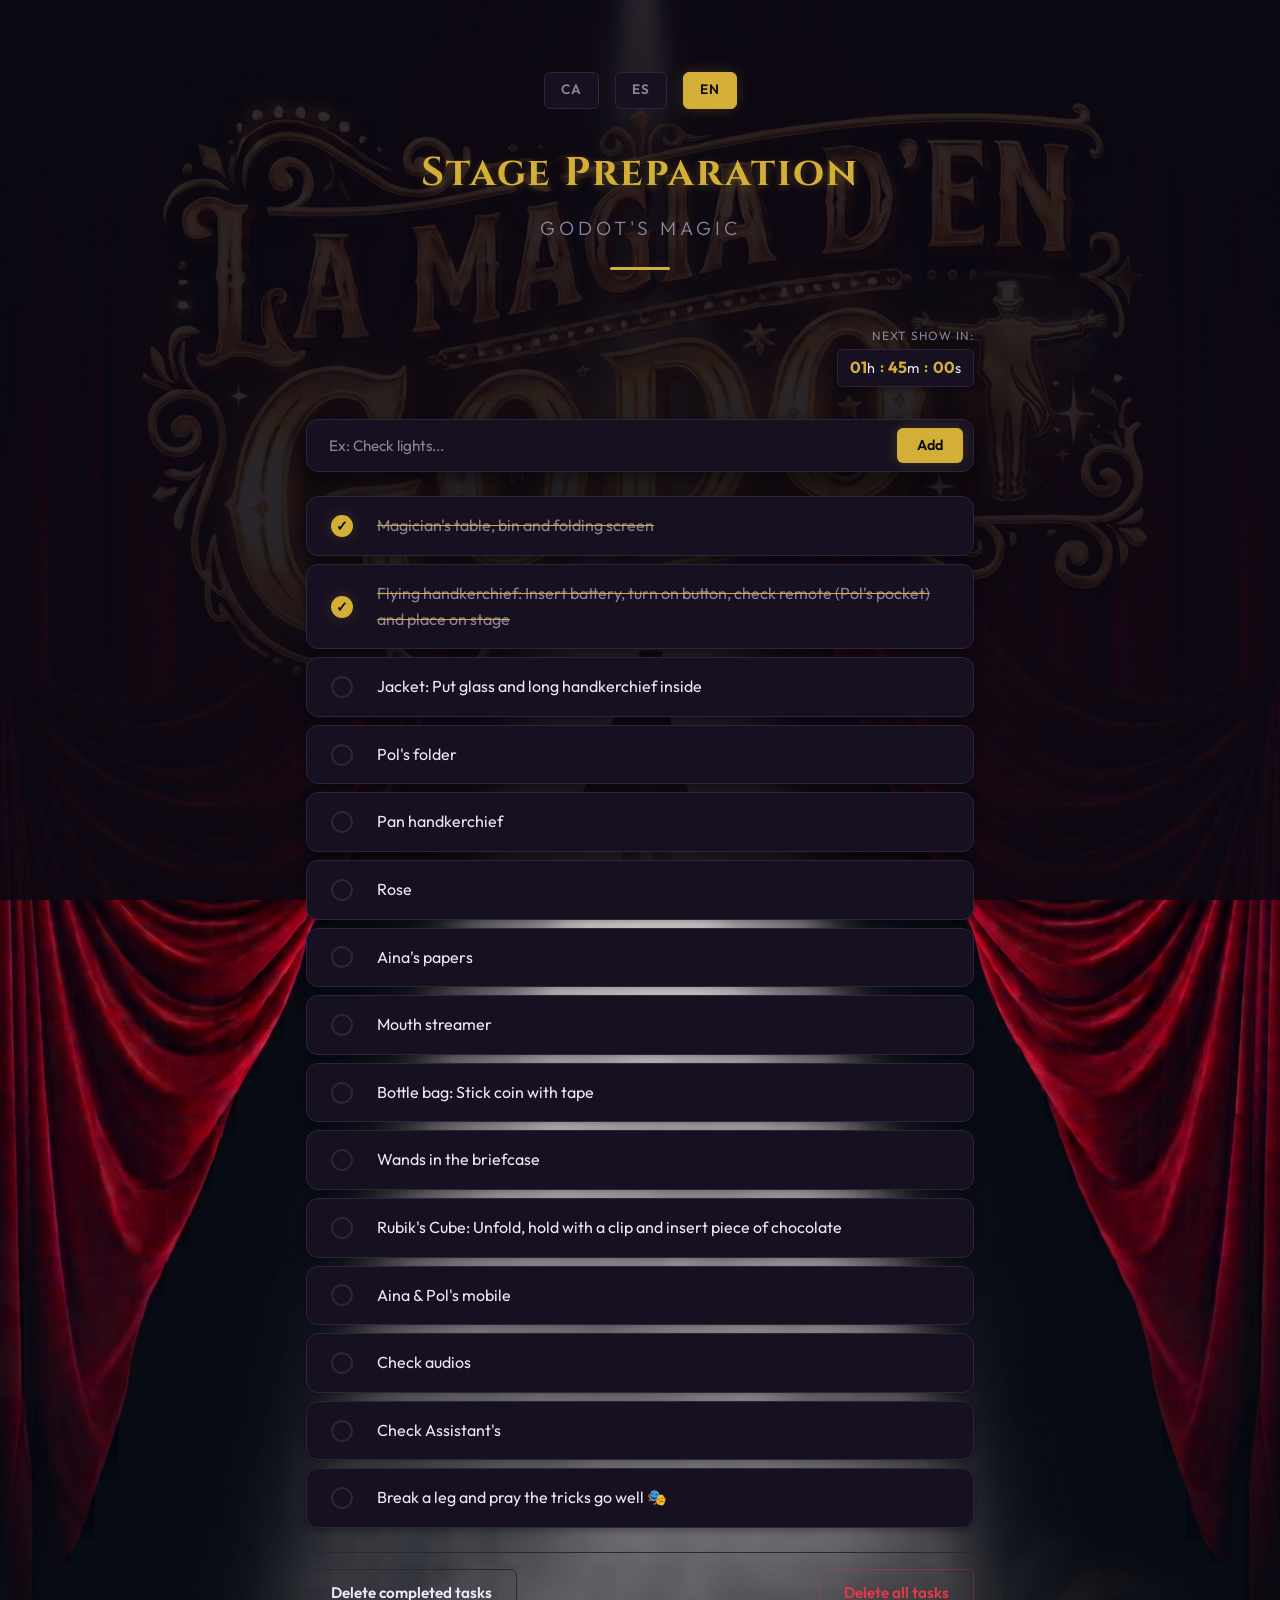
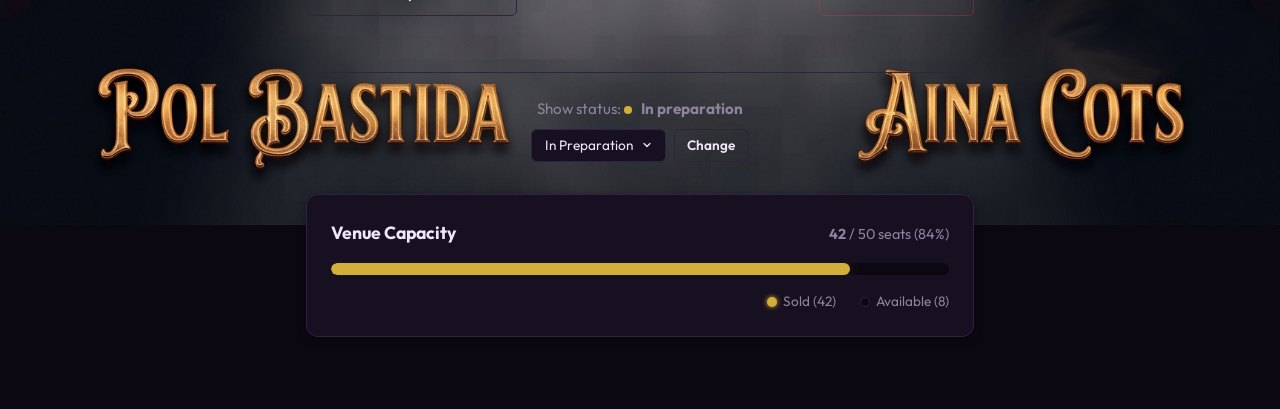
==== index-en.html @ 4ae8b0ff "Arreglados los problemas con la proporción de los botones. Ajustado el CSS con cartel de la obra. Su" ====
<!DOCTYPE html>
<html lang="en">
<head>
    <meta charset="UTF-8">
    <meta name="viewport" content="width=device-width, initial-scale=1.0">
    <title>Stage Preparation – Godot's Magic</title>
    <meta name="description" content="Preparation checklist for Godot's Magic show">
    
    <!-- Fonts -->
    <link rel="preconnect" href="https://fonts.googleapis.com">
    <link rel="preconnect" href="https://fonts.gstatic.com" crossorigin>
    <link href="https://fonts.googleapis.com/css2?family=Cinzel:wght@400;700&family=Outfit:wght@300;400;600&display=swap" rel="stylesheet">
    
    <!-- CSS -->
    <link rel="stylesheet" href="style.css">
</head>
<body>
    <div class="app-wrapper">
        <header class="header">
            <nav class="lang-selector" aria-label="Language selector">
                <a href="index.html" class="lang-link">CA</a>
                <a href="index-es.html" class="lang-link">ES</a>
                <a href="#" class="lang-link lang-link--active" aria-current="page">EN</a>
            </nav>
            <h1 class="header__title">Stage Preparation</h1>
            <p class="header__subtitle">Godot's Magic</p>
            <div class="header__curtain-deco"></div>
        </header>

        <aside class="show-countdown" aria-label="Time remaining for the show">
            <span class="show-countdown__label">Next show in:</span>
            <div class="show-countdown__timer">
                <span class="timer-unit"><strong>01</strong>h</span>
                <span class="timer-divider">:</span>
                <span class="timer-unit"><strong>45</strong>m</span>
                <span class="timer-divider">:</span>
                <span class="timer-unit"><strong>00</strong>s</span>
            </div>
        </aside>

        <main class="main-content">
            
            <section class="task-entry" aria-labelledby="add-task-heading">
                <h2 id="add-task-heading" class="sr-only">Add new task</h2>
                <form class="task-form" action="#" method="get">
                    <label for="new-task" class="sr-only">What else needs to be prepared?</label>
                    <input type="text" id="new-task" name="new-task" class="task-form__input" placeholder="Ex: Check lights..." required>
                    <button type="submit" class="btn btn--primary">Add</button>
                </form>
            </section>

            <section class="task-list-section" aria-labelledby="task-list-heading">
                <h2 id="task-list-heading" class="sr-only">Task list</h2>
                <ul class="task-list">
                    
                    <li class="task-item">
                        <input type="checkbox" id="task-1" class="task-item__checkbox" checked>
                        <label for="task-1" class="task-item__label">Magician's table, bin and folding screen</label>
                    </li>
                    
                    <li class="task-item">
                        <input type="checkbox" id="task-2" class="task-item__checkbox" checked>
                        <label for="task-2" class="task-item__label">Flying handkerchief: Insert battery, turn on button, check remote (Pol's pocket) and place on stage</label>
                    </li>
                    
                    <li class="task-item">
                        <input type="checkbox" id="task-3" class="task-item__checkbox">
                        <label for="task-3" class="task-item__label">Jacket: Put glass and long handkerchief inside</label>
                    </li>
                    
                    <li class="task-item">
                        <input type="checkbox" id="task-4" class="task-item__checkbox">
                        <label for="task-4" class="task-item__label">Pol's folder</label>
                    </li>
                    
                    <li class="task-item">
                        <input type="checkbox" id="task-5" class="task-item__checkbox">
                        <label for="task-5" class="task-item__label">Pan handkerchief</label>
                    </li>
                    
                    <li class="task-item">
                        <input type="checkbox" id="task-6" class="task-item__checkbox">
                        <label for="task-6" class="task-item__label">Rose</label>
                    </li>
                    
                    <li class="task-item">
                        <input type="checkbox" id="task-7" class="task-item__checkbox">
                        <label for="task-7" class="task-item__label">Aina's papers</label>
                    </li>
                    
                    <li class="task-item">
                        <input type="checkbox" id="task-8" class="task-item__checkbox">
                        <label for="task-8" class="task-item__label">Mouth streamer</label>
                    </li>
                    
                    <li class="task-item">
                        <input type="checkbox" id="task-9" class="task-item__checkbox">
                        <label for="task-9" class="task-item__label">Bottle bag: Stick coin with tape</label>
                    </li>
                    
                    <li class="task-item">
                        <input type="checkbox" id="task-10" class="task-item__checkbox">
                        <label for="task-10" class="task-item__label">Wands in the briefcase</label>
                    </li>
                    
                    <li class="task-item">
                        <input type="checkbox" id="task-11" class="task-item__checkbox">
                        <label for="task-11" class="task-item__label">Rubik's Cube: Unfold, hold with a clip and insert piece of chocolate</label>
                    </li>
                    
                    <li class="task-item">
                        <input type="checkbox" id="task-12" class="task-item__checkbox">
                        <label for="task-12" class="task-item__label">Aina & Pol's mobile</label>
                    </li>
                    
                    <li class="task-item">
                        <input type="checkbox" id="task-13" class="task-item__checkbox">
                        <label for="task-13" class="task-item__label">Check audios</label>
                    </li>
                    
                    <li class="task-item">
                        <input type="checkbox" id="task-14" class="task-item__checkbox">
                        <label for="task-14" class="task-item__label">Check Assistant's</label>
                    </li>
                    
                    <li class="task-item">
                        <input type="checkbox" id="task-15" class="task-item__checkbox">
                        <label for="task-15" class="task-item__label">Break a leg and pray the tricks go well 🎭</label>
                    </li>
                </ul>
            </section>

            <section class="task-actions" aria-labelledby="actions-heading">
                <h2 id="actions-heading" class="sr-only">Maintenance actions</h2>
                <button type="button" class="btn btn--secondary">Delete completed tasks</button>
                <button type="button" class="btn btn--danger">Delete all tasks</button>
            </section>
            
        </main>

        <footer class="footer">
            <div class="footer__top-bar">
                <div class="footer__show-status">
                    <p>Show status: <span class="status-indicator"></span> <strong>In preparation</strong></p>
                </div>
                <form class="show-selector-inline" action="#" method="get">
                    <label for="show-select" class="sr-only">Update status</label>
                    <div class="show-selector-inline__controls">
                        <select id="show-select" name="selected_show" class="show-selector-select">
                            <option value="prep" selected>In Preparation</option>
                            <option value="cancelled">Cancelled</option>
                            <option value="ready">Ready!</option>
                        </select>
                        <button type="submit" class="btn btn--secondary btn--sm">Change</button>
                    </div>
                </form>
            </div>
            <section class="seating-status" aria-labelledby="seating-heading">
                <div class="seating-status__header">
                    <h2 id="seating-heading" class="seating-status__title">Venue Capacity</h2>
                    <span class="seating-status__count"><strong>42</strong> / 50 seats (84%)</span>
                </div>
                <div class="seating-status__bar-wrapper" role="progressbar" aria-valuenow="42" aria-valuemin="0" aria-valuemax="50" aria-label="Percentage of sold tickets">
                    <div class="seating-status__bar-fill" style="width: 84%;"></div>
                </div>
                <div class="seating-status__legend">
                    <span class="legend-item"><span class="legend-dot legend-dot--sold"></span> Sold (42)</span>
                    <span class="legend-item"><span class="legend-dot legend-dot--free"></span> Available (8)</span>
                </div>
            </section>
        </footer>
    </div>
</body>
</html>
---- style.css ----
/* =========================================
   VARIABLES (Theming: Magia / Teatro)
   ========================================= */
:root {
    /* Paleta de colores: Tonos oscuros de teatro, dorados mágicos */
    --bg-body: #0c0812;
    --bg-card: #161021;
    --bg-card-hover: #1f172e;
    
    --text-main: #f0e6fa;
    --text-muted: #8d839c;
    
    --color-accent: #d4af37; /* Dorado teatral */
    --color-accent-hover: #f3c623;
    
    --color-danger: #e63946;
    --color-danger-hover: #ff5e6a;
    
    --color-border: #2d243e;
    
    /* Tipografía */
    --font-heading: 'Cinzel', serif;
    --font-body: 'Outfit', system-ui, sans-serif;
    
    /* Espaciados */
    --space-xs: 0.5rem;
    --space-sm: 1rem;
    --space-md: 1.5rem;
    --space-lg: 2rem;
    --space-xl: 3rem;
    
    /* Efectos */
    --shadow-sm: 0 2px 8px rgba(0,0,0,0.4);
    --shadow-md: 0 8px 24px rgba(0,0,0,0.6);
    --shadow-glow: 0 0 15px rgba(212, 175, 55, 0.2);
    
    --radius-sm: 6px;
    --radius-md: 12px;
    --radius-lg: 20px;
}

/* =========================================
   RESET BÁSICO
   ========================================= */
* {
    box-sizing: border-box;
    margin: 0;
    padding: 0;
}

body {
    background-color: var(--bg-body);
    color: var(--text-main);
    font-family: var(--font-body);
    line-height: 1.6;
    min-height: 100vh;
    display: flex;
    justify-content: center;
    background-image: 
        linear-gradient(rgba(12, 8, 18, 0.85), rgba(12, 8, 18, 0.90)),
        url('base_cartel.jpg');
    background-size: cover;
    background-position: center top;
    background-repeat: no-repeat;
    background-attachment: fixed;
}

.sr-only {
    position: absolute;
    width: 1px;
    height: 1px;
    padding: 0;
    margin: -1px;
    overflow: hidden;
    clip: rect(0, 0, 0, 0);
    white-space: nowrap;
    border: 0;
}

/* =========================================
   LAYOUT PRINCIPAL
   ========================================= */
.app-wrapper {
    width: 100%;
    max-width: 700px;
    margin: var(--space-md) auto;
    padding: 0 var(--space-sm);
    display: flex;
    flex-direction: column;
    gap: var(--space-lg);
}

/* =========================================
   HEADER
   ========================================= */
.header {
    text-align: center;
    padding: var(--space-xl) 0 var(--space-md);
    position: relative;
}

.header__title {
    font-family: var(--font-heading);
    font-size: 2.5rem;
    color: var(--color-accent);
    text-shadow: 0 2px 10px rgba(212, 175, 55, 0.3);
    margin-bottom: var(--space-xs);
    letter-spacing: 2px;
}

.header__subtitle {
    font-size: 1.2rem;
    color: var(--text-muted);
    font-weight: 300;
    letter-spacing: 4px;
    text-transform: uppercase;
}

.header__curtain-deco {
    width: 60px;
    height: 3px;
    background: var(--color-accent);
    margin: var(--space-md) auto 0;
    border-radius: 3px;
    box-shadow: var(--shadow-glow);
}

/* =========================================
   SELECTOR DE IDIOMA
   ========================================= */
.lang-selector {
    display: flex;
    justify-content: center;
    gap: var(--space-sm);
    margin-bottom: var(--space-lg);
}

.lang-link {
    text-decoration: none;
    color: var(--text-muted);
    font-size: 0.85rem;
    font-weight: 600;
    padding: 0.4rem 1rem;
    border-radius: var(--radius-sm);
    border: 1px solid var(--color-border);
    transition: all 0.3s ease;
    text-transform: uppercase;
    letter-spacing: 1px;
    background-color: var(--bg-card);
}

.lang-link:hover {
    color: var(--text-main);
    border-color: var(--text-muted);
    background-color: var(--bg-card-hover);
}

.lang-link--active {
    color: var(--bg-body);
    background-color: var(--color-accent);
    border-color: var(--color-accent);
    pointer-events: none;
    box-shadow: var(--shadow-glow);
}

/* =========================================
   CONTADOR PRÓXIMA FUNCIÓN
   ========================================= */
.show-countdown {
    display: flex;
    flex-direction: column;
    align-items: flex-end;
    gap: 0.2rem;
    font-family: var(--font-body);
}

.show-countdown__label {
    font-size: 0.75rem;
    color: var(--text-muted);
    text-transform: uppercase;
    letter-spacing: 1px;
}

.show-countdown__timer {
    display: flex;
    align-items: center;
    gap: 0.3rem;
    background: var(--bg-card);
    border: 1px solid var(--color-border);
    padding: 0.35rem 0.75rem;
    border-radius: var(--radius-sm);
    font-size: 0.9rem;
    color: var(--text-main);
    box-shadow: var(--shadow-sm);
}

.timer-unit strong {
    color: var(--color-accent);
    font-weight: 700;
    font-size: 1rem;
}

.timer-divider {
    color: var(--color-accent);
    font-weight: bold;
}

/* =========================================
   CONTENIDO PRINCIPAL & SEPARACIÓN
   ========================================= */
.main-content {
    display: flex;
    flex-direction: column;
    gap: var(--space-md); /* Separa limpiamente el formulario, la lista y las acciones */
}

/* =========================================
   FORMULARIO (Añadir tarea)
   ========================================= */
.task-form {
    display: flex;
    align-items: center;
    justify-content: space-between;
    gap: var(--space-xs);
    background: var(--bg-card);
    padding: 0.5rem 0.6rem;
    border-radius: var(--radius-md);
    border: 1px solid var(--color-border);
    box-shadow: var(--shadow-md);
    box-sizing: border-box;
    width: 100%;
}

.task-form__input {
    flex: 1;
    min-width: 0;
    background: transparent;
    border: none;
    color: var(--text-main);
    font-family: var(--font-body);
    font-size: 0.95rem;
    padding: 0.5rem 0.75rem;
    outline: none;
}

.task-form__input::placeholder {
    color: var(--text-muted);
}

.task-form__input:focus {
    border-bottom: 1px solid var(--color-accent);
}

.task-form .btn,
.task-form button[type="submit"] {
    flex-shrink: 0;
    width: auto;
    padding: 0.55rem 1.25rem;
    font-size: 0.9rem;
    margin: 0;
    line-height: 1.2;
    height: auto;
    align-self: center;
    white-space: nowrap;
}

/* =========================================
   BOTONES GLOBALES
   ========================================= */
.btn {
    font-family: var(--font-body);
    font-weight: 600;
    padding: 0.8rem 1.5rem;
    border-radius: var(--radius-sm);
    border: none;
    cursor: pointer;
    transition: all 0.3s ease;
    font-size: 0.95rem;
}

.btn--primary {
    background-color: var(--color-accent);
    color: var(--bg-body);
    box-shadow: var(--shadow-glow);
}

.btn--primary:hover {
    background-color: var(--color-accent-hover);
    transform: translateY(-2px);
}

.btn--secondary {
    background-color: transparent;
    color: var(--text-main);
    border: 1px solid var(--color-border);
}

.btn--secondary:hover {
    background-color: var(--bg-card-hover);
    border-color: var(--text-muted);
}

.btn--danger {
    background-color: transparent;
    color: var(--color-danger);
    border: 1px solid rgba(230, 57, 70, 0.3);
}

.btn--danger:hover {
    background-color: rgba(230, 57, 70, 0.1);
    border-color: var(--color-danger);
}

/* =========================================
   LISTA DE TAREAS
   ========================================= */
.task-list {
    list-style: none;
    display: flex;
    flex-direction: column;
    gap: var(--space-xs);
}

.task-item {
    background: var(--bg-card);
    border: 1px solid var(--color-border);
    border-radius: var(--radius-md);
    padding: var(--space-sm) var(--space-md);
    display: flex;
    align-items: center;
    transition: background 0.2s ease, transform 0.2s ease;
    box-shadow: var(--shadow-sm);
}

.task-item:hover {
    background: var(--bg-card-hover);
    transform: translateX(4px);
}

.task-item__checkbox {
    appearance: none;
    -webkit-appearance: none;
    width: 22px;
    height: 22px;
    border: 2px solid var(--color-border);
    border-radius: 50%;
    margin-right: var(--space-md);
    cursor: pointer;
    position: relative;
    flex-shrink: 0;
    transition: all 0.3s ease;
}

.task-item__checkbox:hover {
    border-color: var(--color-accent);
}

.task-item__checkbox:checked {
    background-color: var(--color-accent);
    border-color: var(--color-accent);
    box-shadow: var(--shadow-glow);
}

.task-item__checkbox:checked::after {
    content: "✓";
    position: absolute;
    color: var(--bg-body);
    font-size: 14px;
    font-weight: bold;
    top: 50%;
    left: 50%;
    transform: translate(-50%, -50%);
}

.task-item__label {
    cursor: pointer;
    flex: 1;
    font-size: 1rem;
    transition: color 0.3s ease, text-decoration 0.3s ease;
}

.task-item__checkbox:checked + .task-item__label {
    color: var(--text-muted);
    text-decoration: line-through;
    text-decoration-color: var(--color-accent);
}

/* =========================================
   ACCIONES GLOBALES
   ========================================= */
.task-actions {
    display: flex;
    justify-content: space-between;
    align-items: center;
    gap: var(--space-sm);
    padding-top: var(--space-sm);
    border-top: 1px solid var(--color-border);
}

/* =========================================
   FOOTER (Estado, Selector y Aforo)
   ========================================= */
.footer {
    display: flex;
    flex-direction: column;
    align-items: center;
    gap: var(--space-lg);
    padding: var(--space-md) 0 var(--space-xl);
    border-top: 1px solid var(--color-border);
    margin-top: var(--space-md);
    width: 100%;
}

.footer__top-bar {
    width: 100%;
    display: flex;
    flex-direction: column;
    justify-content: center;
    align-items: center;
    text-align: center;
    gap: var(--space-xs);
}

.footer__show-status {
    width: 100%;
    color: var(--text-muted);
    font-size: 0.95rem;
    display: flex;
    justify-content: center;
    align-items: center;
    text-align: center;
}

.footer__show-status p {
    margin: 0 auto;
    text-align: center;
}

.show-selector-inline {
    width: 100%;
    display: flex;
    justify-content: center;
    align-items: center;
}

.show-selector-inline__controls {
    display: inline-flex;
    flex-direction: row;
    justify-content: center;
    align-items: center;
    gap: var(--space-xs);
    width: auto;
}

/* Select con flecha personalizada desplazada hacia la izquierda */
.show-selector-select {
    background-color: var(--bg-card);
    color: var(--text-main);
    border: 1px solid var(--color-border);
    border-radius: var(--radius-sm);
    padding: 0.4rem 2rem 0.4rem 0.8rem;
    font-family: var(--font-body);
    font-size: 0.85rem;
    outline: none;
    cursor: pointer;
    width: auto;
    
    appearance: none;
    -webkit-appearance: none;
    -moz-appearance: none;

    background-image: url("data:image/svg+xml,%3Csvg xmlns='http://www.w3.org/2000/svg' width='12' height='12' viewBox='0 0 24 24' fill='none' stroke='%23f0e6fa' stroke-width='2.5' stroke-linecap='round' stroke-linejoin='round'%3E%3Cpolyline points='6 9 12 15 18 9'%3E%3C/polyline%3E%3C/svg%3E");
    background-repeat: no-repeat;
    background-position: right 0.75rem center;
}

.show-selector-select:focus {
    border-color: var(--color-accent);
}

.btn--sm {
    padding: 0.4rem 0.8rem;
    font-size: 0.85rem;
}

/* Seating Status (Aforament) */
.seating-status {
    width: 100%;
    background-color: var(--bg-card);
    border-radius: var(--radius-md);
    padding: var(--space-md);
    box-shadow: var(--shadow-sm);
    border: 1px solid var(--color-border);
}

.seating-status__header {
    display: flex;
    justify-content: space-between;
    align-items: baseline;
    margin-bottom: var(--space-sm);
}

.seating-status__title {
    font-size: 1.1rem;
    color: var(--text-main);
    margin: 0;
}

.seating-status__count {
    font-size: 0.9rem;
    color: var(--text-muted);
}

.seating-status__bar-wrapper {
    height: 12px;
    background-color: var(--bg-body);
    border-radius: 6px;
    overflow: hidden;
    margin-bottom: var(--space-sm);
}

.seating-status__bar-fill {
    height: 100%;
    background-color: var(--color-accent);
    border-radius: 6px;
    transition: width 0.5s ease;
    box-shadow: var(--shadow-glow);
}

.seating-status__legend {
    display: flex;
    justify-content: flex-end;
    gap: var(--space-md);
    font-size: 0.85rem;
    color: var(--text-muted);
}

.legend-item {
    display: flex;
    align-items: center;
    gap: 6px;
}

.legend-dot {
    width: 10px;
    height: 10px;
    border-radius: 50%;
    display: inline-block;
}

.legend-dot--sold {
    background-color: var(--color-accent);
    box-shadow: 0 0 5px var(--color-accent);
}

.legend-dot--free {
    background-color: var(--bg-body);
    border: 1px solid var(--color-border);
}

.status-indicator {
    display: inline-block;
    width: 8px;
    height: 8px;
    background-color: var(--color-accent);
    border-radius: 50%;
    margin-right: 6px;
    box-shadow: var(--shadow-glow);
    animation: pulse 2s infinite;
}

@keyframes pulse {
    0% { box-shadow: 0 0 0 0 rgba(212, 175, 55, 0.4); }
    70% { box-shadow: 0 0 0 10px rgba(212, 175, 55, 0); }
    100% { box-shadow: 0 0 0 0 rgba(212, 175, 55, 0); }
}

/* =========================================
   RESPONSIVE DESIGN (Media Queries)
   ========================================= */
@media screen and (max-width: 768px) {
    .header__title {
        font-size: 2rem;
    }
    
    .app-wrapper {
        margin: var(--space-sm) auto;
    }
    
    .task-actions {
        flex-direction: column;
    }
    
    .task-actions .btn {
        width: 100%;
    }
}

@media screen and (max-width: 480px) {
    .header__title {
        font-size: 1.6rem;
    }
    
    .header__subtitle {
        font-size: 1rem;
    }
    
    .show-countdown {
        align-items: center;
        margin-bottom: var(--space-xs);
    }
    
    .lang-selector {
        gap: var(--space-xs);
    }
    
    .lang-link {
        padding: 0.3rem 0.6rem;
        font-size: 0.8rem;
    }
    
    .task-form {
        flex-direction: row;
        padding: 0.4rem 0.5rem;
    }
    
    .task-form .btn {
        width: auto;
        padding: 0.5rem 1rem;
    }
    
    .task-item {
        padding: var(--space-sm);
    }
    
    .task-item__checkbox {
        margin-right: var(--space-sm);
    }
    
    .seating-status__header {
        flex-direction: column;
        align-items: flex-start;
        gap: 0.2rem;
    }
}
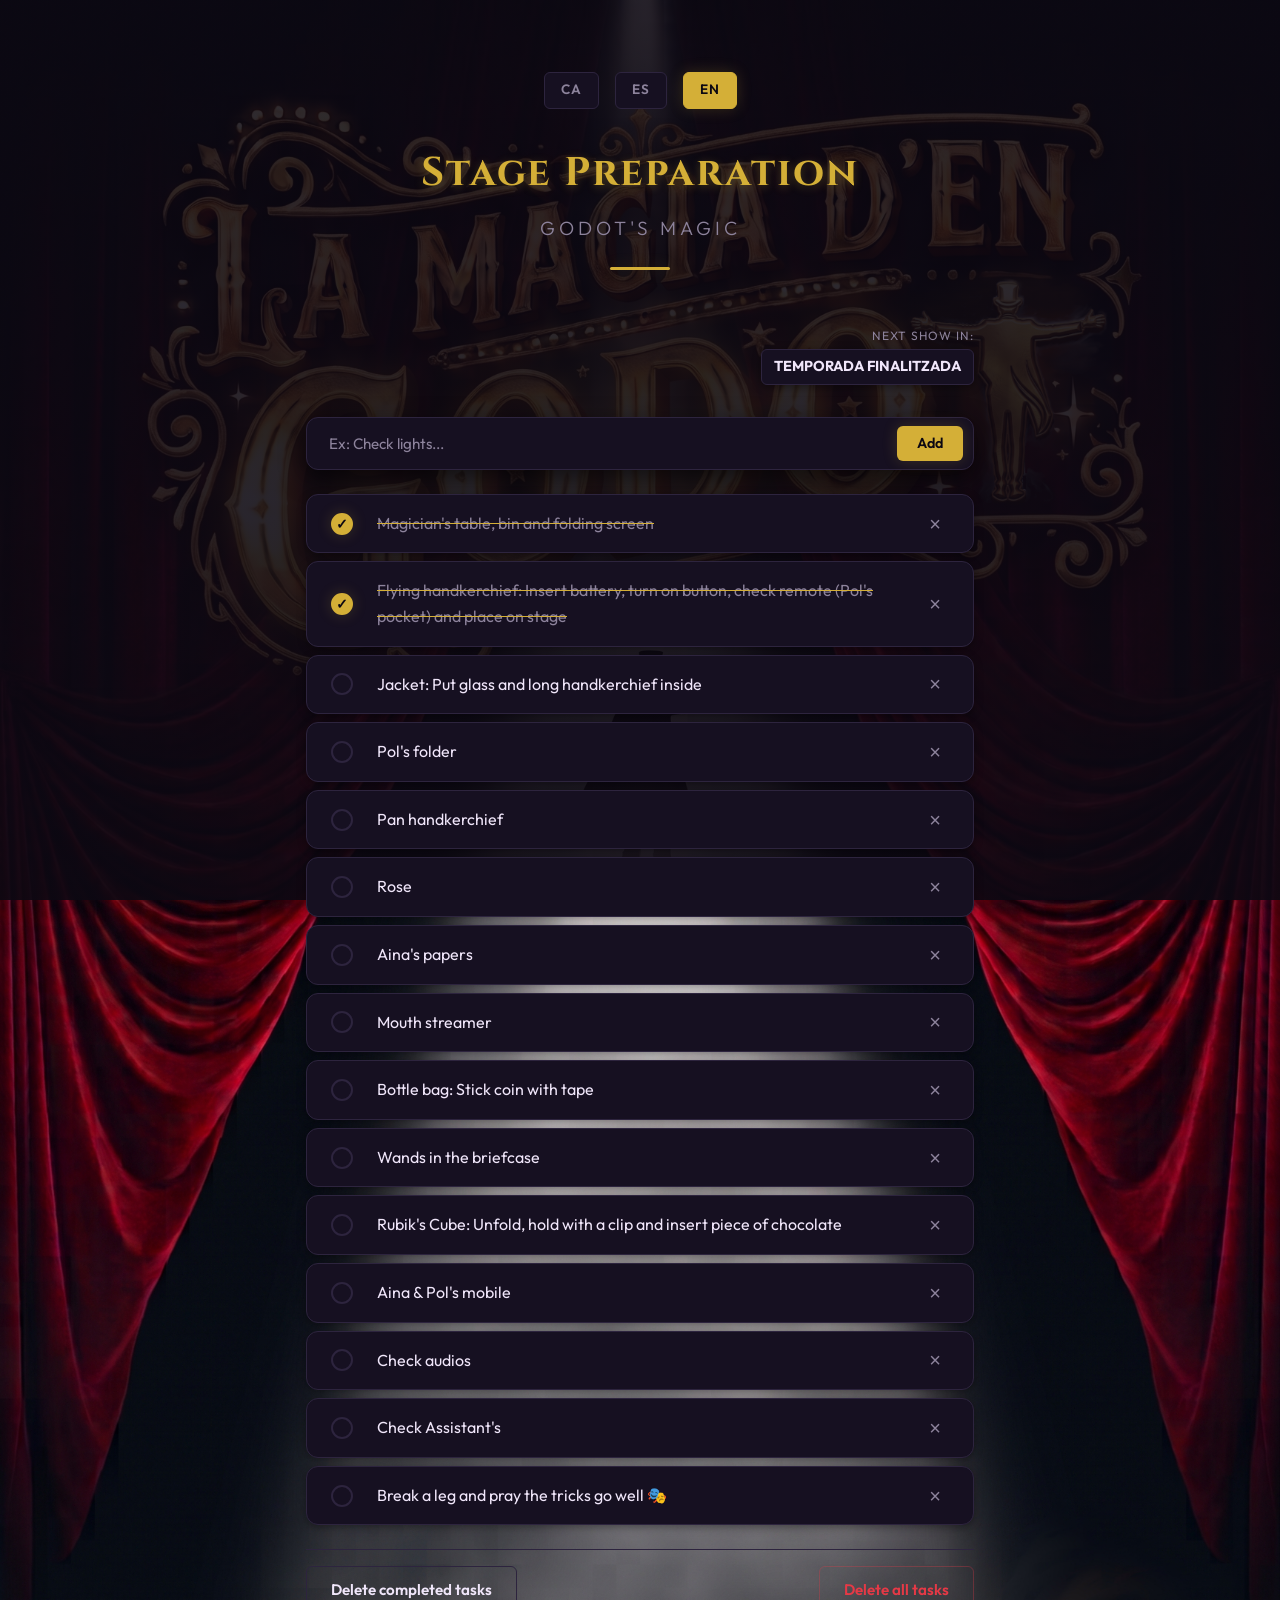
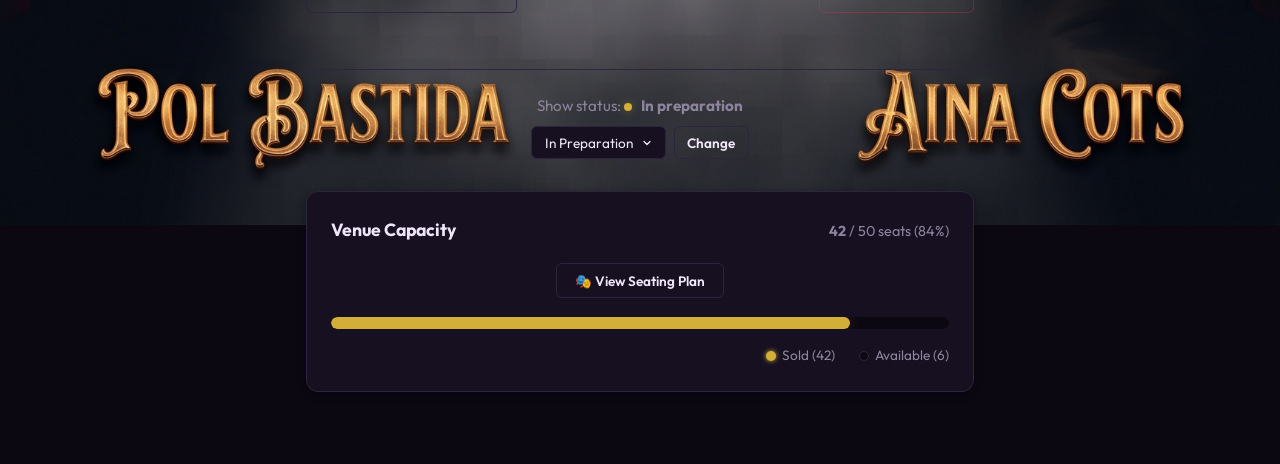
==== commit d11e643c: "Implementación de DOM y JavaScript realizada. Cuenta atrás inicializada. Creado el botón de consulta" ====
--- a/index-en.html
+++ b/index-en.html
@@ -1,174 +1,214 @@
-<!DOCTYPE html>
+<!doctype html>
 <html lang="en">
-<head>
-    <meta charset="UTF-8">
-    <meta name="viewport" content="width=device-width, initial-scale=1.0">
+  <head>
+    <meta charset="UTF-8" />
+    <meta name="viewport" content="width=device-width, initial-scale=1.0" />
     <title>Stage Preparation – Godot's Magic</title>
-    <meta name="description" content="Preparation checklist for Godot's Magic show">
-    
+    <meta
+      name="description"
+      content="Preparation checklist for Godot's Magic show"
+    />
+
     <!-- Fonts -->
-    <link rel="preconnect" href="https://fonts.googleapis.com">
-    <link rel="preconnect" href="https://fonts.gstatic.com" crossorigin>
-    <link href="https://fonts.googleapis.com/css2?family=Cinzel:wght@400;700&family=Outfit:wght@300;400;600&display=swap" rel="stylesheet">
-    
+    <link rel="preconnect" href="https://fonts.googleapis.com" />
+    <link rel="preconnect" href="https://fonts.gstatic.com" crossorigin />
+    <link
+      href="https://fonts.googleapis.com/css2?family=Cinzel:wght@400;700&family=Outfit:wght@300;400;600&display=swap"
+      rel="stylesheet"
+    />
+
     <!-- CSS -->
-    <link rel="stylesheet" href="style.css">
-</head>
-<body>
+    <link rel="stylesheet" href="style.css" />
+    <script src="js/app.js" defer></script>
+  </head>
+  <body>
     <div class="app-wrapper">
-        <header class="header">
-            <nav class="lang-selector" aria-label="Language selector">
-                <a href="index.html" class="lang-link">CA</a>
-                <a href="index-es.html" class="lang-link">ES</a>
-                <a href="#" class="lang-link lang-link--active" aria-current="page">EN</a>
-            </nav>
-            <h1 class="header__title">Stage Preparation</h1>
-            <p class="header__subtitle">Godot's Magic</p>
-            <div class="header__curtain-deco"></div>
-        </header>
-
-        <aside class="show-countdown" aria-label="Time remaining for the show">
-            <span class="show-countdown__label">Next show in:</span>
-            <div class="show-countdown__timer">
-                <span class="timer-unit"><strong>01</strong>h</span>
-                <span class="timer-divider">:</span>
-                <span class="timer-unit"><strong>45</strong>m</span>
-                <span class="timer-divider">:</span>
-                <span class="timer-unit"><strong>00</strong>s</span>
+      <header class="header">
+        <nav class="lang-selector" aria-label="Language selector">
+          <a href="index.html" class="lang-link">CA</a>
+          <a href="index-es.html" class="lang-link">ES</a>
+          <a href="#" class="lang-link lang-link--active" aria-current="page"
+            >EN</a
+          >
+        </nav>
+        <h1 class="header__title">Stage Preparation</h1>
+        <p class="header__subtitle">Godot's Magic</p>
+        <div class="header__curtain-deco"></div>
+      </header>
+
+      <!-- En index-en.html (Inglés) -->
+      <aside class="show-countdown" aria-label="Time remaining until the show">
+        <span class="show-countdown__label">Next show in:</span>
+        <div class="show-countdown__timer" aria-live="polite">
+          <span class="timer-unit"><strong>--</strong>d</span>
+          <span class="timer-divider">:</span>
+          <span class="timer-unit"><strong>--</strong>h</span>
+          <span class="timer-divider">:</span>
+          <span class="timer-unit"><strong>--</strong>m</span>
+          <span class="timer-divider">:</span>
+          <span class="timer-unit"><strong>--</strong>s</span>
+        </div>
+      </aside>
+
+      <main class="main-content">
+        <section class="task-entry" aria-labelledby="add-task-heading">
+          <h2 id="add-task-heading" class="sr-only">Add new task</h2>
+          <form id="task-form" class="task-form" action="#" method="get">
+            <label for="new-task" class="sr-only"
+              >What else needs to be prepared?</label
+            >
+            <input
+              type="text"
+              id="new-task"
+              name="new-task"
+              class="task-form__input"
+              placeholder="Ex: Check lights..."
+              required
+            />
+            <button type="submit" class="btn btn--primary">Add</button>
+          </form>
+        </section>
+
+        <section class="task-list-section" aria-labelledby="task-list-heading">
+          <h2 id="task-list-heading" class="sr-only">Task list</h2>
+          <ul id="task-list" class="task-list"></ul>
+        </section>
+
+        <section class="task-actions" aria-labelledby="actions-heading">
+          <h2 id="actions-heading" class="sr-only">Maintenance actions</h2>
+          <button
+            type="button"
+            id="btn-clear-completed"
+            class="btn btn--secondary"
+          >
+            Delete completed tasks
+          </button>
+          <button type="button" id="btn-clear-all" class="btn btn--danger">
+            Delete all tasks
+          </button>
+        </section>
+      </main>
+
+      <footer class="footer">
+        <div class="footer__top-bar">
+          <div class="footer__show-status">
+            <p>
+              Show status: <span class="status-indicator"></span>
+              <strong>In preparation</strong>
+            </p>
+          </div>
+          <form class="show-selector-inline" action="#" method="get">
+            <label for="show-select" class="sr-only">Update status</label>
+            <div class="show-selector-inline__controls">
+              <select
+                id="show-select"
+                name="selected_show"
+                class="show-selector-select"
+              >
+                <option value="prep" selected>In Preparation</option>
+                <option value="cancelled">Cancelled</option>
+                <option value="ready">Ready!</option>
+              </select>
+              <button type="submit" class="btn btn--secondary btn--sm">
+                Change
+              </button>
             </div>
-        </aside>
-
-        <main class="main-content">
-            
-            <section class="task-entry" aria-labelledby="add-task-heading">
-                <h2 id="add-task-heading" class="sr-only">Add new task</h2>
-                <form class="task-form" action="#" method="get">
-                    <label for="new-task" class="sr-only">What else needs to be prepared?</label>
-                    <input type="text" id="new-task" name="new-task" class="task-form__input" placeholder="Ex: Check lights..." required>
-                    <button type="submit" class="btn btn--primary">Add</button>
-                </form>
-            </section>
-
-            <section class="task-list-section" aria-labelledby="task-list-heading">
-                <h2 id="task-list-heading" class="sr-only">Task list</h2>
-                <ul class="task-list">
-                    
-                    <li class="task-item">
-                        <input type="checkbox" id="task-1" class="task-item__checkbox" checked>
-                        <label for="task-1" class="task-item__label">Magician's table, bin and folding screen</label>
-                    </li>
-                    
-                    <li class="task-item">
-                        <input type="checkbox" id="task-2" class="task-item__checkbox" checked>
-                        <label for="task-2" class="task-item__label">Flying handkerchief: Insert battery, turn on button, check remote (Pol's pocket) and place on stage</label>
-                    </li>
-                    
-                    <li class="task-item">
-                        <input type="checkbox" id="task-3" class="task-item__checkbox">
-                        <label for="task-3" class="task-item__label">Jacket: Put glass and long handkerchief inside</label>
-                    </li>
-                    
-                    <li class="task-item">
-                        <input type="checkbox" id="task-4" class="task-item__checkbox">
-                        <label for="task-4" class="task-item__label">Pol's folder</label>
-                    </li>
-                    
-                    <li class="task-item">
-                        <input type="checkbox" id="task-5" class="task-item__checkbox">
-                        <label for="task-5" class="task-item__label">Pan handkerchief</label>
-                    </li>
-                    
-                    <li class="task-item">
-                        <input type="checkbox" id="task-6" class="task-item__checkbox">
-                        <label for="task-6" class="task-item__label">Rose</label>
-                    </li>
-                    
-                    <li class="task-item">
-                        <input type="checkbox" id="task-7" class="task-item__checkbox">
-                        <label for="task-7" class="task-item__label">Aina's papers</label>
-                    </li>
-                    
-                    <li class="task-item">
-                        <input type="checkbox" id="task-8" class="task-item__checkbox">
-                        <label for="task-8" class="task-item__label">Mouth streamer</label>
-                    </li>
-                    
-                    <li class="task-item">
-                        <input type="checkbox" id="task-9" class="task-item__checkbox">
-                        <label for="task-9" class="task-item__label">Bottle bag: Stick coin with tape</label>
-                    </li>
-                    
-                    <li class="task-item">
-                        <input type="checkbox" id="task-10" class="task-item__checkbox">
-                        <label for="task-10" class="task-item__label">Wands in the briefcase</label>
-                    </li>
-                    
-                    <li class="task-item">
-                        <input type="checkbox" id="task-11" class="task-item__checkbox">
-                        <label for="task-11" class="task-item__label">Rubik's Cube: Unfold, hold with a clip and insert piece of chocolate</label>
-                    </li>
-                    
-                    <li class="task-item">
-                        <input type="checkbox" id="task-12" class="task-item__checkbox">
-                        <label for="task-12" class="task-item__label">Aina & Pol's mobile</label>
-                    </li>
-                    
-                    <li class="task-item">
-                        <input type="checkbox" id="task-13" class="task-item__checkbox">
-                        <label for="task-13" class="task-item__label">Check audios</label>
-                    </li>
-                    
-                    <li class="task-item">
-                        <input type="checkbox" id="task-14" class="task-item__checkbox">
-                        <label for="task-14" class="task-item__label">Check Assistant's</label>
-                    </li>
-                    
-                    <li class="task-item">
-                        <input type="checkbox" id="task-15" class="task-item__checkbox">
-                        <label for="task-15" class="task-item__label">Break a leg and pray the tricks go well 🎭</label>
-                    </li>
-                </ul>
-            </section>
-
-            <section class="task-actions" aria-labelledby="actions-heading">
-                <h2 id="actions-heading" class="sr-only">Maintenance actions</h2>
-                <button type="button" class="btn btn--secondary">Delete completed tasks</button>
-                <button type="button" class="btn btn--danger">Delete all tasks</button>
-            </section>
-            
-        </main>
-
-        <footer class="footer">
-            <div class="footer__top-bar">
-                <div class="footer__show-status">
-                    <p>Show status: <span class="status-indicator"></span> <strong>In preparation</strong></p>
-                </div>
-                <form class="show-selector-inline" action="#" method="get">
-                    <label for="show-select" class="sr-only">Update status</label>
-                    <div class="show-selector-inline__controls">
-                        <select id="show-select" name="selected_show" class="show-selector-select">
-                            <option value="prep" selected>In Preparation</option>
-                            <option value="cancelled">Cancelled</option>
-                            <option value="ready">Ready!</option>
-                        </select>
-                        <button type="submit" class="btn btn--secondary btn--sm">Change</button>
-                    </div>
-                </form>
+          </form>
+        </div>
+        <section class="seating-status" aria-labelledby="seating-heading">
+          <div class="seating-status__header">
+            <h2 id="seating-heading" class="seating-status__title">
+              Venue Capacity
+            </h2>
+            <span class="seating-status__count"
+              ><strong>42</strong> / 50 seats (84%)</span
+            >
+          </div>
+          <!-- Dentro de <section class="seating-status">, justo después de la cabecera o antes de la leyenda -->
+          <div class="seating-status__action">
+            <button
+              type="button"
+              id="btn-open-seating"
+              class="btn btn--secondary btn--sm"
+            >
+              🎭 View Seating Plan
+            </button>
+          </div>
+
+          <dialog id="seating-modal" class="seating-modal">
+            <div class="seating-modal__card">
+              <header class="seating-modal__header">
+                <h2 class="seating-modal__title">Theater Seats – Stage</h2>
+                <button
+                  type="button"
+                  id="btn-close-seating"
+                  class="seating-modal__close"
+                  aria-label="Tancar modal"
+                >
+                  &times;
+                </button>
+              </header>
+
+              <!-- Escenario visual -->
+              <div class="stage-container">
+                <div class="stage-screen">STAGE</div>
+              </div>
+
+              <!-- Leyenda interactiva -->
+              <div class="seating-legend">
+                <span class="legend-item"
+                  ><span class="seat-sample seat--free"></span> Available</span
+                >
+                <span class="legend-item"
+                  ><span class="seat-sample seat--sold"></span> Sold</span
+                >
+                <span class="legend-item"
+                  ><span class="seat-sample seat--accessible"></span> PMR /
+                  Accessible</span
+                >
+                <span class="legend-item"
+                  ><span class="seat-sample seat--blocked"></span> Technical /
+                  Blocked</span
+                >
+              </div>
+
+              <!-- Rejilla interactiva de butacas generada por JS -->
+              <div
+                id="seating-grid"
+                class="seating-grid"
+                role="grid"
+                aria-label="Distribució de butaques"
+              ></div>
+
+              <footer class="seating-modal__footer">
+                <p class="seating-modal__hint">
+                  Click on an available seat to simulate its reservation or
+                  release.
+                </p>
+              </footer>
             </div>
-            <section class="seating-status" aria-labelledby="seating-heading">
-                <div class="seating-status__header">
-                    <h2 id="seating-heading" class="seating-status__title">Venue Capacity</h2>
-                    <span class="seating-status__count"><strong>42</strong> / 50 seats (84%)</span>
-                </div>
-                <div class="seating-status__bar-wrapper" role="progressbar" aria-valuenow="42" aria-valuemin="0" aria-valuemax="50" aria-label="Percentage of sold tickets">
-                    <div class="seating-status__bar-fill" style="width: 84%;"></div>
-                </div>
-                <div class="seating-status__legend">
-                    <span class="legend-item"><span class="legend-dot legend-dot--sold"></span> Sold (42)</span>
-                    <span class="legend-item"><span class="legend-dot legend-dot--free"></span> Available (8)</span>
-                </div>
-            </section>
-        </footer>
+          </dialog>
+          <div
+            class="seating-status__bar-wrapper"
+            role="progressbar"
+            aria-valuenow="42"
+            aria-valuemin="0"
+            aria-valuemax="50"
+            aria-label="Percentage of sold tickets"
+          >
+            <div class="seating-status__bar-fill" style="width: 84%"></div>
+          </div>
+          <div class="seating-status__legend">
+            <span class="legend-item"
+              ><span class="legend-dot legend-dot--sold"></span> Sold (42)</span
+            >
+            <span class="legend-item"
+              ><span class="legend-dot legend-dot--free"></span> Available
+              (8)</span
+            >
+          </div>
+        </section>
+      </footer>
     </div>
-</body>
+  </body>
 </html>
--- a/style.css
+++ b/style.css
@@ -2,7 +2,6 @@
    VARIABLES (Theming: Magia / Teatro)
    ========================================= */
 :root {
-    /* Paleta de colores: Tonos oscuros de teatro, dorados mágicos */
     --bg-body: #0c0812;
     --bg-card: #161021;
     --bg-card-hover: #1f172e;
@@ -40,7 +39,7 @@
 }
 
 /* =========================================
-   RESET BÁSICO
+   RESET BÁSICO & ACCESIBILIDAD
    ========================================= */
 * {
     box-sizing: border-box;
@@ -72,7 +71,7 @@
     padding: 0;
     margin: -1px;
     overflow: hidden;
-    clip: rect(0, 0, 0, 0);
+    clip-path: inset(50%);
     white-space: nowrap;
     border: 0;
 }
@@ -211,7 +210,7 @@
 .main-content {
     display: flex;
     flex-direction: column;
-    gap: var(--space-md); /* Separa limpiamente el formulario, la lista y las acciones */
+    gap: var(--space-md);
 }
 
 /* =========================================
@@ -309,6 +308,11 @@
 .btn--danger:hover {
     background-color: rgba(230, 57, 70, 0.1);
     border-color: var(--color-danger);
+}
+
+.btn--sm {
+    padding: 0.4rem 0.8rem;
+    font-size: 0.85rem;
 }
 
 /* =========================================
@@ -377,12 +381,30 @@
     flex: 1;
     font-size: 1rem;
     transition: color 0.3s ease, text-decoration 0.3s ease;
+    word-break: break-word;
 }
 
 .task-item__checkbox:checked + .task-item__label {
     color: var(--text-muted);
     text-decoration: line-through;
     text-decoration-color: var(--color-accent);
+}
+
+.task-item__delete-btn {
+    background: transparent;
+    border: none;
+    color: var(--text-muted);
+    font-size: 1.25rem;
+    cursor: pointer;
+    padding: 0 var(--space-xs);
+    margin-left: var(--space-sm);
+    transition: color 0.3s ease, transform 0.2s ease;
+    line-height: 1;
+}
+
+.task-item__delete-btn:hover {
+    color: var(--color-danger);
+    transform: scale(1.15);
 }
 
 /* =========================================
@@ -452,7 +474,6 @@
     width: auto;
 }
 
-/* Select con flecha personalizada desplazada hacia la izquierda */
 .show-selector-select {
     background-color: var(--bg-card);
     color: var(--text-main);
@@ -476,86 +497,6 @@
 
 .show-selector-select:focus {
     border-color: var(--color-accent);
-}
-
-.btn--sm {
-    padding: 0.4rem 0.8rem;
-    font-size: 0.85rem;
-}
-
-/* Seating Status (Aforament) */
-.seating-status {
-    width: 100%;
-    background-color: var(--bg-card);
-    border-radius: var(--radius-md);
-    padding: var(--space-md);
-    box-shadow: var(--shadow-sm);
-    border: 1px solid var(--color-border);
-}
-
-.seating-status__header {
-    display: flex;
-    justify-content: space-between;
-    align-items: baseline;
-    margin-bottom: var(--space-sm);
-}
-
-.seating-status__title {
-    font-size: 1.1rem;
-    color: var(--text-main);
-    margin: 0;
-}
-
-.seating-status__count {
-    font-size: 0.9rem;
-    color: var(--text-muted);
-}
-
-.seating-status__bar-wrapper {
-    height: 12px;
-    background-color: var(--bg-body);
-    border-radius: 6px;
-    overflow: hidden;
-    margin-bottom: var(--space-sm);
-}
-
-.seating-status__bar-fill {
-    height: 100%;
-    background-color: var(--color-accent);
-    border-radius: 6px;
-    transition: width 0.5s ease;
-    box-shadow: var(--shadow-glow);
-}
-
-.seating-status__legend {
-    display: flex;
-    justify-content: flex-end;
-    gap: var(--space-md);
-    font-size: 0.85rem;
-    color: var(--text-muted);
-}
-
-.legend-item {
-    display: flex;
-    align-items: center;
-    gap: 6px;
-}
-
-.legend-dot {
-    width: 10px;
-    height: 10px;
-    border-radius: 50%;
-    display: inline-block;
-}
-
-.legend-dot--sold {
-    background-color: var(--color-accent);
-    box-shadow: 0 0 5px var(--color-accent);
-}
-
-.legend-dot--free {
-    background-color: var(--bg-body);
-    border: 1px solid var(--color-border);
 }
 
 .status-indicator {
@@ -569,6 +510,21 @@
     animation: pulse 2s infinite;
 }
 
+.status-indicator--prep {
+    background-color: var(--color-accent);
+    box-shadow: 0 0 10px rgba(212, 175, 55, 0.4);
+}
+
+.status-indicator--cancelled {
+    background-color: var(--color-danger);
+    box-shadow: 0 0 10px rgba(230, 57, 70, 0.6);
+}
+
+.status-indicator--ready {
+    background-color: #2a9d8f;
+    box-shadow: 0 0 10px rgba(42, 157, 143, 0.6);
+}
+
 @keyframes pulse {
     0% { box-shadow: 0 0 0 0 rgba(212, 175, 55, 0.4); }
     70% { box-shadow: 0 0 0 10px rgba(212, 175, 55, 0); }
@@ -576,6 +532,281 @@
 }
 
 /* =========================================
+   AFORO SALA (SEATING STATUS)
+   ========================================= */
+.seating-status {
+    width: 100%;
+    background-color: var(--bg-card);
+    border-radius: var(--radius-md);
+    padding: var(--space-md);
+    box-shadow: var(--shadow-sm);
+    border: 1px solid var(--color-border);
+    display: flex;
+    flex-direction: column;
+    gap: var(--space-sm);
+}
+
+.seating-status__header {
+    display: flex;
+    justify-content: space-between;
+    align-items: baseline;
+    margin: 0;
+}
+
+.seating-status__title {
+    font-size: 1.1rem;
+    color: var(--text-main);
+    margin: 0;
+}
+
+.seating-status__count {
+    font-size: 0.9rem;
+    color: var(--text-muted);
+}
+
+.seating-status__action {
+    display: flex;
+    justify-content: center;
+    align-items: center;
+    width: 100%;
+    margin: 0.2rem 0;
+}
+
+#btn-open-seating {
+    background-color: transparent;
+    color: var(--text-main);
+    border: 1px solid var(--color-border);
+    padding: 0.45rem 1.1rem;
+    font-size: 0.85rem;
+    border-radius: var(--radius-sm);
+    cursor: pointer;
+    transition: all 0.25s ease-in-out;
+}
+
+#btn-open-seating:hover,
+#btn-open-seating:focus,
+#btn-open-seating:active {
+    background-color: #ffffff;
+    color: #0c0812;
+    border-color: #ffffff;
+    box-shadow: 0 0 12px rgba(255, 255, 255, 0.45);
+    transform: translateY(-1px);
+    outline: none;
+}
+
+.seating-status__bar-wrapper {
+    height: 12px;
+    background-color: var(--bg-body);
+    border-radius: 6px;
+    overflow: hidden;
+    margin: 0;
+    width: 100%;
+}
+
+.seating-status__bar-fill {
+    height: 100%;
+    background-color: var(--color-accent);
+    border-radius: 6px;
+    transition: width 0.5s ease;
+    box-shadow: var(--shadow-glow);
+}
+
+.seating-status__legend {
+    display: flex;
+    justify-content: flex-end;
+    gap: var(--space-md);
+    font-size: 0.85rem;
+    color: var(--text-muted);
+}
+
+.legend-item {
+    display: flex;
+    align-items: center;
+    gap: 6px;
+}
+
+.legend-dot {
+    width: 10px;
+    height: 10px;
+    border-radius: 50%;
+    display: inline-block;
+}
+
+.legend-dot--sold {
+    background-color: var(--color-accent);
+    box-shadow: 0 0 5px var(--color-accent);
+}
+
+.legend-dot--free {
+    background-color: var(--bg-body);
+    border: 1px solid var(--color-border);
+}
+
+/* =========================================
+   PATIO DE BUTACAS (Modal & Grid)
+   ========================================= */
+.seating-modal {
+    margin: auto;
+    padding: 0;
+    border: none;
+    border-radius: var(--radius-lg);
+    background: transparent;
+    max-width: 600px;
+    width: 90%;
+    color: var(--text-main);
+}
+
+.seating-modal::backdrop {
+    background: rgba(12, 8, 18, 0.85);
+    backdrop-filter: blur(6px);
+}
+
+.seating-modal__card {
+    background: var(--bg-card);
+    border: 1px solid var(--color-border);
+    border-radius: var(--radius-lg);
+    padding: var(--space-md);
+    box-shadow: var(--shadow-md);
+    display: flex;
+    flex-direction: column;
+    gap: var(--space-sm);
+}
+
+.seating-modal__header {
+    display: flex;
+    justify-content: space-between;
+    align-items: center;
+    border-bottom: 1px solid var(--color-border);
+    padding-bottom: var(--space-xs);
+}
+
+.seating-modal__title {
+    font-family: var(--font-heading);
+    color: var(--color-accent);
+    font-size: 1.25rem;
+}
+
+.seating-modal__close {
+    background: transparent;
+    border: none;
+    color: var(--text-muted);
+    font-size: 1.8rem;
+    cursor: pointer;
+    line-height: 1;
+    transition: color 0.2s;
+}
+
+.seating-modal__close:hover {
+    color: var(--color-danger);
+}
+
+.stage-container {
+    perspective: 400px;
+    margin: var(--space-xs) auto;
+    width: 80%;
+}
+
+.stage-screen {
+    background: linear-gradient(180deg, rgba(212, 175, 55, 0.25) 0%, rgba(212, 175, 55, 0.05) 100%);
+    border-top: 2px solid var(--color-accent);
+    color: var(--color-accent);
+    text-align: center;
+    font-size: 0.8rem;
+    font-weight: 600;
+    letter-spacing: 4px;
+    padding: 6px;
+    transform: rotateX(-15deg);
+    box-shadow: 0 4px 15px rgba(212, 175, 55, 0.15);
+    border-radius: 4px 4px 0 0;
+}
+
+.seating-grid {
+    display: grid;
+    grid-template-columns: repeat(10, 1fr);
+    gap: 8px;
+    justify-content: center;
+    padding: var(--space-xs) 0;
+}
+
+.seat {
+    aspect-ratio: 1;
+    border-radius: 6px;
+    border: 1px solid var(--color-border);
+    display: flex;
+    align-items: center;
+    justify-content: center;
+    font-size: 0.7rem;
+    font-weight: 600;
+    cursor: pointer;
+    transition: transform 0.2s ease, box-shadow 0.2s ease;
+    user-select: none;
+}
+
+.seat:hover:not(.seat--blocked) {
+    transform: scale(1.15);
+    z-index: 2;
+}
+
+.seat--free {
+    background-color: #1c611c;
+    color: #ffffff;
+    border-color: #3b3054;
+}
+
+.seat--sold {
+    background-color: var(--color-accent);
+    color: var(--bg-body);
+    border-color: var(--color-accent-hover);
+    box-shadow: 0 0 6px rgba(212, 175, 55, 0.4);
+}
+
+.seat--accessible {
+    background-color: #1d3557;
+    color: #48cae4;
+    border-color: #48cae4;
+}
+
+.seat--accessible.seat--sold {
+    background-color: #2a9d8f;
+    color: #ffffff;
+    border-color: #52b788;
+}
+
+.seat--blocked {
+    background-color: #ef0909;
+    color: #ffffff;
+    border-color: rgba(8, 8, 8, 0.4);
+    cursor: not-allowed;
+    opacity: 0.6;
+}
+
+.seating-legend {
+    display: flex;
+    flex-wrap: wrap;
+    justify-content: center;
+    gap: var(--space-sm);
+    font-size: 0.75rem;
+    color: var(--text-muted);
+    margin: var(--space-xs) 0;
+}
+
+.seat-sample {
+    width: 12px;
+    height: 12px;
+    border-radius: 3px;
+    display: inline-block;
+    vertical-align: middle;
+    margin-right: 4px;
+}
+
+.seating-modal__hint {
+    font-size: 0.75rem;
+    color: var(--text-muted);
+    text-align: center;
+    font-style: italic;
+}
+
+/* =========================================
    RESPONSIVE DESIGN (Media Queries)
    ========================================= */
 @media screen and (max-width: 768px) {
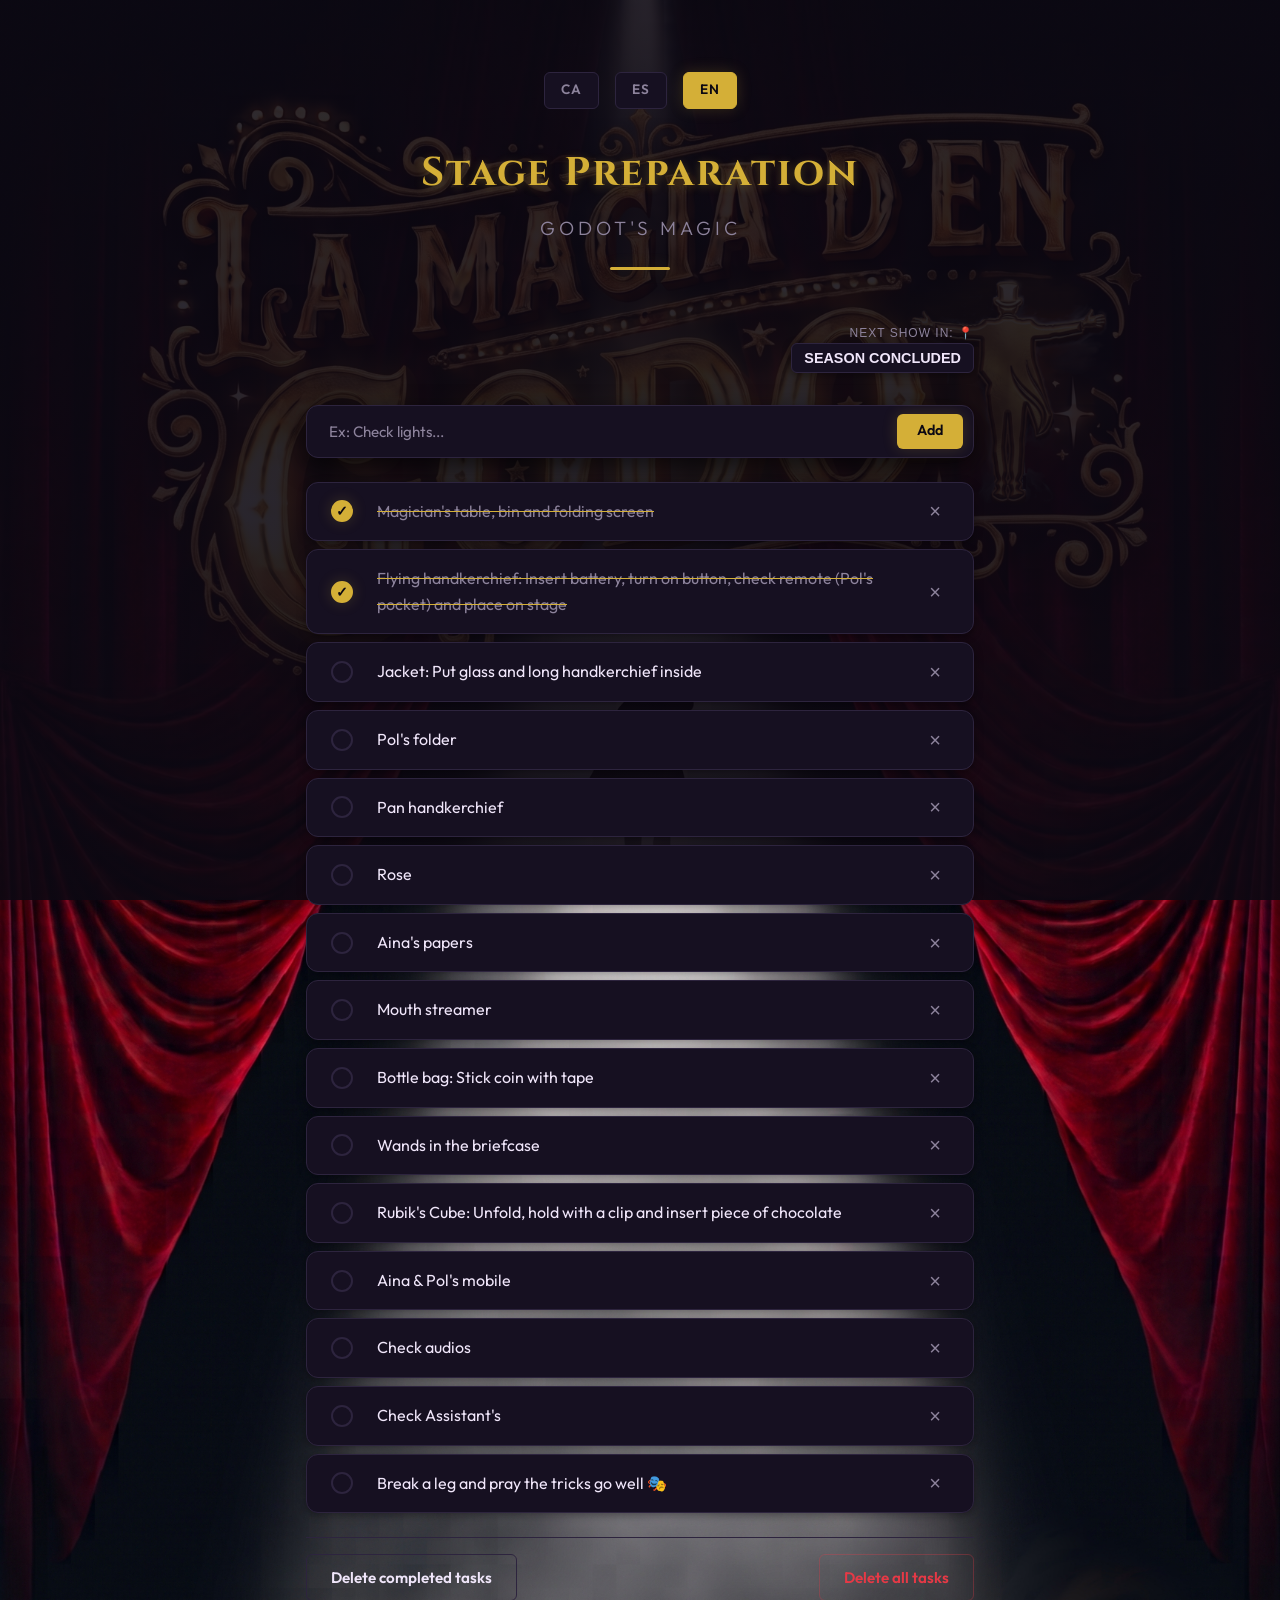
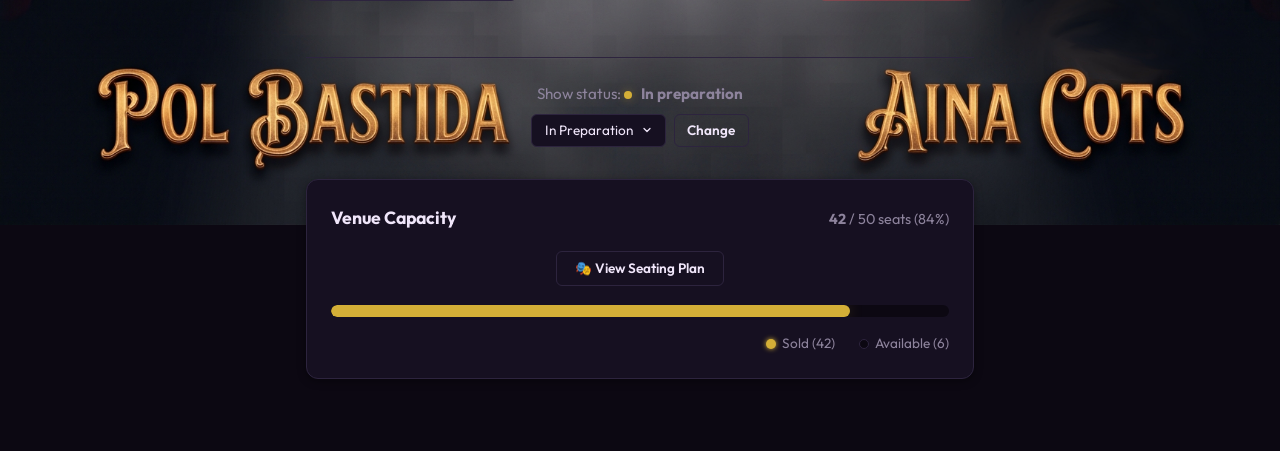
==== commit ba820282: "Implementación de la función para consultar ubicación lista. README modificado." ====
--- a/index-en.html
+++ b/index-en.html
@@ -17,7 +17,7 @@
       rel="stylesheet"
     />
 
-    <!-- CSS -->
+    <!-- CSS & JS -->
     <link rel="stylesheet" href="style.css" />
     <script src="js/app.js" defer></script>
   </head>
@@ -36,18 +36,26 @@
         <div class="header__curtain-deco"></div>
       </header>
 
-      <!-- En index-en.html (Inglés) -->
+      <!-- Contador interactivo con disparador a detalles del show -->
       <aside class="show-countdown" aria-label="Time remaining until the show">
-        <span class="show-countdown__label">Next show in:</span>
-        <div class="show-countdown__timer" aria-live="polite">
-          <span class="timer-unit"><strong>--</strong>d</span>
-          <span class="timer-divider">:</span>
-          <span class="timer-unit"><strong>--</strong>h</span>
-          <span class="timer-divider">:</span>
-          <span class="timer-unit"><strong>--</strong>m</span>
-          <span class="timer-divider">:</span>
-          <span class="timer-unit"><strong>--</strong>s</span>
-        </div>
+        <button
+          type="button"
+          id="btn-show-details"
+          class="show-countdown__trigger"
+          aria-haspopup="dialog"
+          aria-label="View show details and venue location"
+        >
+          <span class="show-countdown__label">Next show in: 📍</span>
+          <div class="show-countdown__timer" aria-live="polite">
+            <span class="timer-unit"><strong>--</strong>d</span>
+            <span class="timer-divider">:</span>
+            <span class="timer-unit"><strong>--</strong>h</span>
+            <span class="timer-divider">:</span>
+            <span class="timer-unit"><strong>--</strong>m</span>
+            <span class="timer-divider">:</span>
+            <span class="timer-unit"><strong>--</strong>s</span>
+          </div>
+        </button>
       </aside>
 
       <main class="main-content">
@@ -115,6 +123,7 @@
             </div>
           </form>
         </div>
+
         <section class="seating-status" aria-labelledby="seating-heading">
           <div class="seating-status__header">
             <h2 id="seating-heading" class="seating-status__title">
@@ -124,7 +133,7 @@
               ><strong>42</strong> / 50 seats (84%)</span
             >
           </div>
-          <!-- Dentro de <section class="seating-status">, justo después de la cabecera o antes de la leyenda -->
+
           <div class="seating-status__action">
             <button
               type="button"
@@ -135,59 +144,6 @@
             </button>
           </div>
 
-          <dialog id="seating-modal" class="seating-modal">
-            <div class="seating-modal__card">
-              <header class="seating-modal__header">
-                <h2 class="seating-modal__title">Theater Seats – Stage</h2>
-                <button
-                  type="button"
-                  id="btn-close-seating"
-                  class="seating-modal__close"
-                  aria-label="Tancar modal"
-                >
-                  &times;
-                </button>
-              </header>
-
-              <!-- Escenario visual -->
-              <div class="stage-container">
-                <div class="stage-screen">STAGE</div>
-              </div>
-
-              <!-- Leyenda interactiva -->
-              <div class="seating-legend">
-                <span class="legend-item"
-                  ><span class="seat-sample seat--free"></span> Available</span
-                >
-                <span class="legend-item"
-                  ><span class="seat-sample seat--sold"></span> Sold</span
-                >
-                <span class="legend-item"
-                  ><span class="seat-sample seat--accessible"></span> PMR /
-                  Accessible</span
-                >
-                <span class="legend-item"
-                  ><span class="seat-sample seat--blocked"></span> Technical /
-                  Blocked</span
-                >
-              </div>
-
-              <!-- Rejilla interactiva de butacas generada por JS -->
-              <div
-                id="seating-grid"
-                class="seating-grid"
-                role="grid"
-                aria-label="Distribució de butaques"
-              ></div>
-
-              <footer class="seating-modal__footer">
-                <p class="seating-modal__hint">
-                  Click on an available seat to simulate its reservation or
-                  release.
-                </p>
-              </footer>
-            </div>
-          </dialog>
           <div
             class="seating-status__bar-wrapper"
             role="progressbar"
@@ -210,5 +166,108 @@
         </section>
       </footer>
     </div>
+
+    <!-- Modal: Seating Arrangement -->
+    <dialog id="seating-modal" class="seating-modal">
+      <div class="seating-modal__card">
+        <header class="seating-modal__header">
+          <h2 class="seating-modal__title">Theater Seats – Main Stage</h2>
+          <button
+            type="button"
+            id="btn-close-seating"
+            class="seating-modal__close"
+            aria-label="Close modal"
+          >
+            &times;
+          </button>
+        </header>
+
+        <div class="stage-container">
+          <div class="stage-screen">STAGE</div>
+        </div>
+
+        <div class="seating-legend">
+          <span class="legend-item"
+            ><span class="seat-sample seat--free"></span> Available</span
+          >
+          <span class="legend-item"
+            ><span class="seat-sample seat--sold"></span> Sold</span
+          >
+          <span class="legend-item"
+            ><span class="seat-sample seat--accessible"></span> PMR /
+            Accessible</span
+          >
+          <span class="legend-item"
+            ><span class="seat-sample seat--blocked"></span> Technical /
+            Blocked</span
+          >
+        </div>
+
+        <div
+          id="seating-grid"
+          class="seating-grid"
+          role="grid"
+          aria-label="Seating arrangement"
+        ></div>
+
+        <footer class="seating-modal__footer">
+          <p class="seating-modal__hint">
+            Click on an available seat to simulate its reservation or release.
+          </p>
+        </footer>
+      </div>
+    </dialog>
+
+    <!-- Modal: Show Details & Location -->
+    <dialog id="details-modal" class="seating-modal">
+      <div class="seating-modal__card">
+        <header class="seating-modal__header">
+          <h2 class="seating-modal__title">📍 Upcoming Shows & Venue</h2>
+          <button
+            type="button"
+            id="btn-close-details"
+            class="seating-modal__close"
+            aria-label="Close"
+          >
+            &times;
+          </button>
+        </header>
+
+        <div class="details-content">
+          <div class="details-block">
+            <h3 class="details-block__title">🗓️ Confirmed Dates</h3>
+            <ul class="details-dates">
+              <li>
+                <strong>September 27th:</strong> Starting at 18:00h (shows every
+                15 min)
+              </li>
+              <li>
+                <strong>October 18th:</strong> Starting at 18:00h (shows every
+                15 min)
+              </li>
+            </ul>
+          </div>
+
+          <div class="details-block">
+            <h3 class="details-block__title">🎭 Venue</h3>
+            <p class="details-location">
+              <strong>Els Carlins</strong><br />
+              Manresa, Barcelona
+            </p>
+          </div>
+
+          <div class="details-action">
+            <a
+              href="https://www.google.com/maps/dir/?api=1&destination=Els+Carlins,+Carrer+de+la+Sabateria,+3,+5,+08241+Manresa,+Barcelona"
+              target="_blank"
+              rel="noopener noreferrer"
+              class="btn btn--primary btn-maps"
+            >
+              🗺️ Open in Google Maps
+            </a>
+          </div>
+        </div>
+      </div>
+    </dialog>
   </body>
-</html>
+</html>
--- a/style.css
+++ b/style.css
@@ -163,7 +163,7 @@
 }
 
 /* =========================================
-   CONTADOR PRÓXIMA FUNCIÓN
+   CONTADOR PRÓXIMA FUNCIÓN & TRIGGER MODAL
    ========================================= */
 .show-countdown {
     display: flex;
@@ -173,11 +173,39 @@
     font-family: var(--font-body);
 }
 
+.show-countdown__trigger {
+    background: transparent;
+    border: none;
+    cursor: pointer;
+    text-align: right;
+    display: flex;
+    flex-direction: column;
+    align-items: flex-end;
+    gap: 0.2rem;
+    padding: 0;
+    transition: transform 0.2s ease;
+}
+
+.show-countdown__trigger:hover {
+    transform: scale(1.02);
+}
+
+.show-countdown__trigger:focus-visible {
+    outline: 2px solid var(--color-accent);
+    outline-offset: 4px;
+    border-radius: var(--radius-sm);
+}
+
 .show-countdown__label {
     font-size: 0.75rem;
     color: var(--text-muted);
     text-transform: uppercase;
     letter-spacing: 1px;
+    transition: color 0.2s ease;
+}
+
+.show-countdown__trigger:hover .show-countdown__label {
+    color: var(--color-accent);
 }
 
 .show-countdown__timer {
@@ -191,6 +219,12 @@
     font-size: 0.9rem;
     color: var(--text-main);
     box-shadow: var(--shadow-sm);
+    transition: border-color 0.2s ease, box-shadow 0.2s ease;
+}
+
+.show-countdown__trigger:hover .show-countdown__timer {
+    border-color: var(--color-accent);
+    box-shadow: var(--shadow-glow);
 }
 
 .timer-unit strong {
@@ -747,6 +781,7 @@
     z-index: 2;
 }
 
+/* Estilos de butacas (Parámetros personalizados) */
 .seat--free {
     background-color: #1c611c;
     color: #ffffff;
@@ -807,6 +842,61 @@
 }
 
 /* =========================================
+   MODAL: DETALLES DE LA FUNCIÓN & UBICACIÓN
+   ========================================= */
+.details-content {
+    display: flex;
+    flex-direction: column;
+    gap: var(--space-md);
+    padding: var(--space-xs) 0;
+}
+
+.details-block__title {
+    font-size: 1rem;
+    color: var(--color-accent);
+    margin-bottom: var(--space-xs);
+    font-family: var(--font-heading);
+    letter-spacing: 1px;
+}
+
+.details-dates {
+    list-style: none;
+    display: flex;
+    flex-direction: column;
+    gap: 0.4rem;
+    font-size: 0.9rem;
+    color: var(--text-main);
+}
+
+.details-dates strong {
+    color: var(--color-accent);
+}
+
+.details-location {
+    font-size: 0.9rem;
+    color: var(--text-muted);
+    line-height: 1.5;
+}
+
+.details-location strong {
+    color: var(--text-main);
+}
+
+.details-action {
+    display: flex;
+    justify-content: center;
+    margin-top: var(--space-xs);
+}
+
+.btn-maps {
+    text-decoration: none;
+    display: inline-flex;
+    align-items: center;
+    gap: 0.5rem;
+    font-size: 0.9rem;
+}
+
+/* =========================================
    RESPONSIVE DESIGN (Media Queries)
    ========================================= */
 @media screen and (max-width: 768px) {
@@ -839,6 +929,11 @@
     .show-countdown {
         align-items: center;
         margin-bottom: var(--space-xs);
+    }
+
+    .show-countdown__trigger {
+        align-items: center;
+        text-align: center;
     }
     
     .lang-selector {
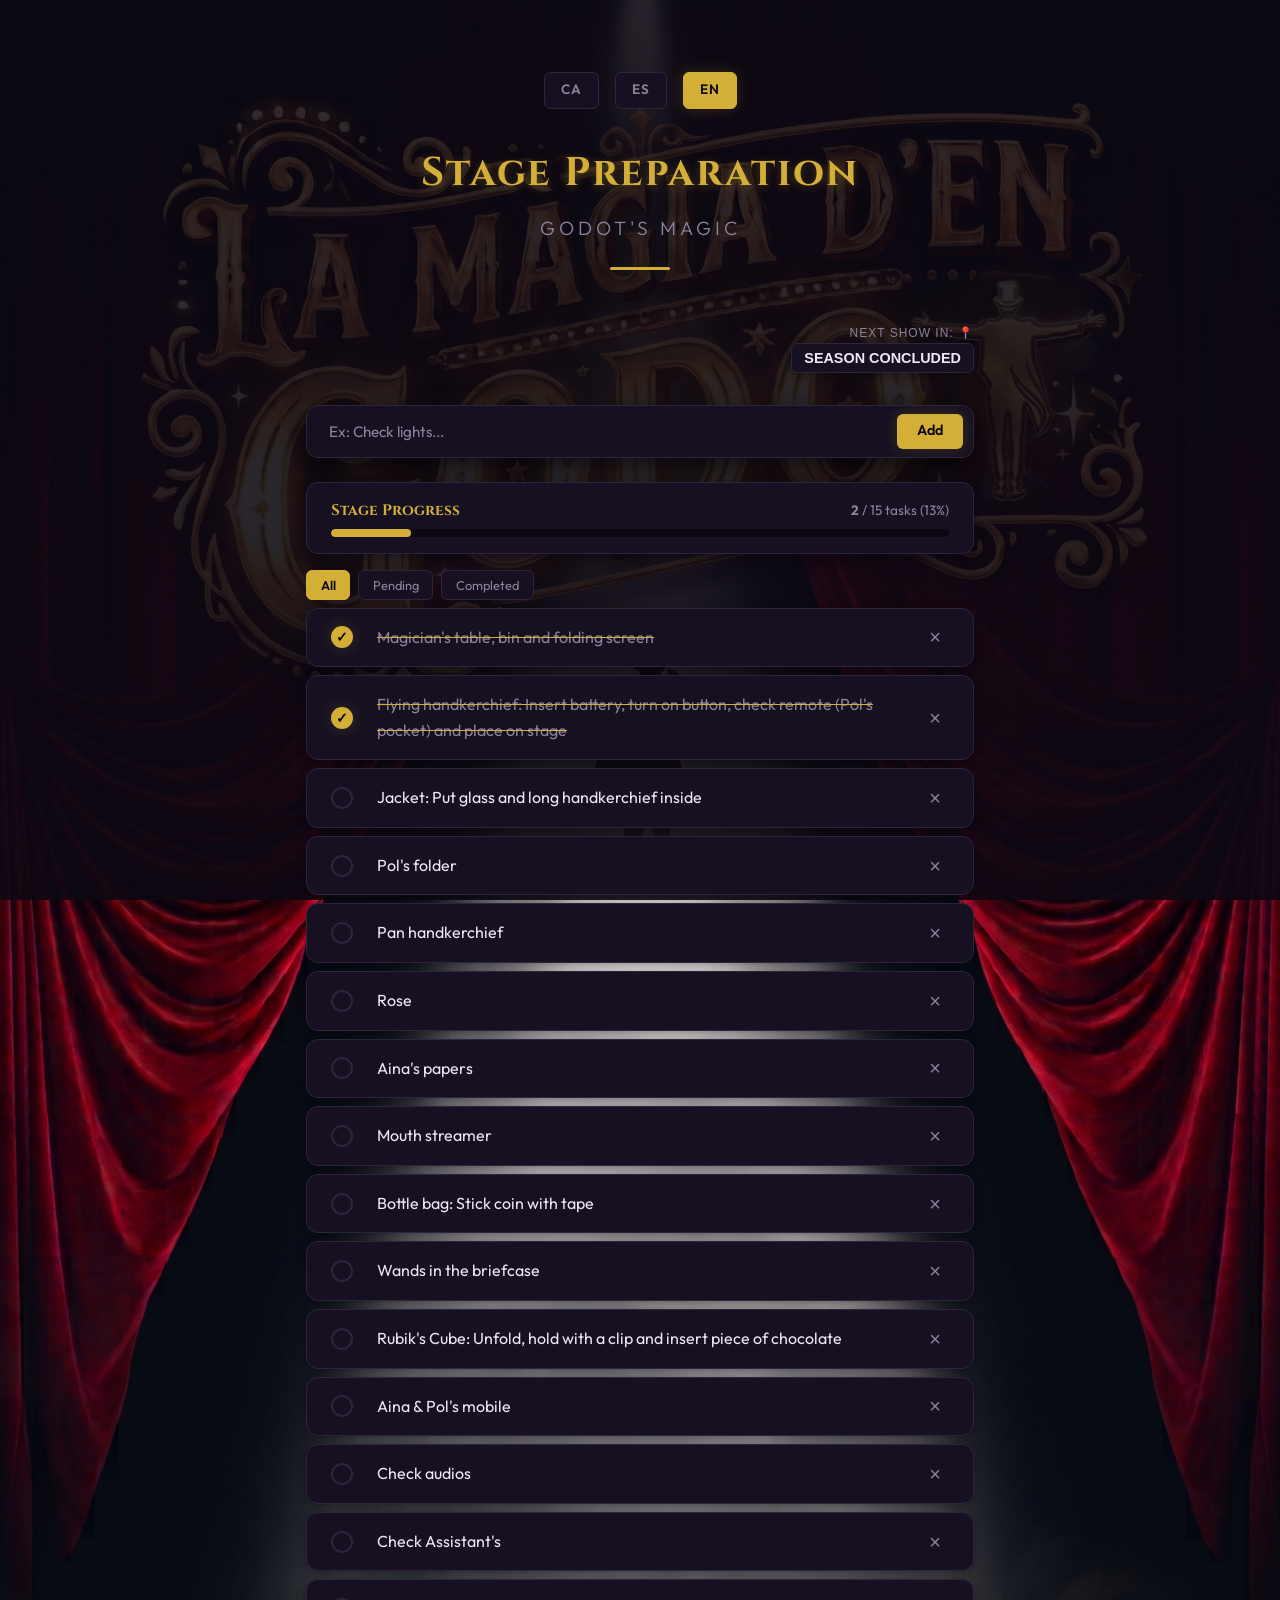
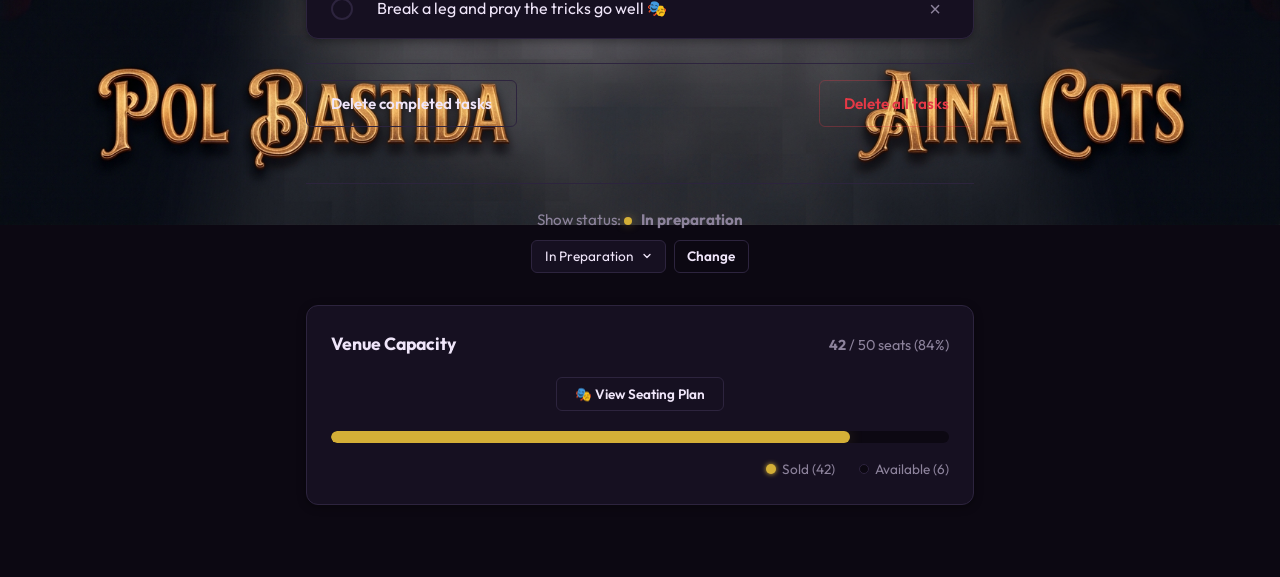
==== commit addab8e7: "Filtros de visualizacion de tareas creados con barra de progreso implementado. Confirmación previa a" ====
--- a/index-en.html
+++ b/index-en.html
@@ -27,9 +27,7 @@
         <nav class="lang-selector" aria-label="Language selector">
           <a href="index.html" class="lang-link">CA</a>
           <a href="index-es.html" class="lang-link">ES</a>
-          <a href="#" class="lang-link lang-link--active" aria-current="page"
-            >EN</a
-          >
+          <a href="#" class="lang-link lang-link--active" aria-current="page">EN</a>
         </nav>
         <h1 class="header__title">Stage Preparation</h1>
         <p class="header__subtitle">Godot's Magic</p>
@@ -62,9 +60,7 @@
         <section class="task-entry" aria-labelledby="add-task-heading">
           <h2 id="add-task-heading" class="sr-only">Add new task</h2>
           <form id="task-form" class="task-form" action="#" method="get">
-            <label for="new-task" class="sr-only"
-              >What else needs to be prepared?</label
-            >
+            <label for="new-task" class="sr-only">What else needs to be prepared?</label>
             <input
               type="text"
               id="new-task"
@@ -78,7 +74,24 @@
         </section>
 
         <section class="task-list-section" aria-labelledby="task-list-heading">
-          <h2 id="task-list-heading" class="sr-only">Task list</h2>
+          <!-- Progreso de preparación -->
+          <div class="task-progress-card">
+            <div class="task-progress-card__header">
+              <h2 id="task-list-heading" class="task-progress-card__title">Stage Progress</h2>
+              <span id="task-progress-count" class="task-progress-card__count">0 / 0 tasks (0%)</span>
+            </div>
+            <div class="task-progress-card__bar" role="progressbar" aria-label="Preparation tasks progress">
+              <div id="task-progress-fill" class="task-progress-card__fill" style="width: 0%"></div>
+            </div>
+          </div>
+
+          <!-- Filtros de tareas -->
+          <div class="task-filters" role="group" aria-label="Task filters">
+            <button type="button" class="btn-filter btn-filter--active" data-filter="all">All</button>
+            <button type="button" class="btn-filter" data-filter="pending">Pending</button>
+            <button type="button" class="btn-filter" data-filter="completed">Completed</button>
+          </div>
+
           <ul id="task-list" class="task-list"></ul>
         </section>
 
@@ -252,7 +265,7 @@
             <h3 class="details-block__title">🎭 Venue</h3>
             <p class="details-location">
               <strong>Els Carlins</strong><br />
-              Manresa, Barcelona
+              Carrer de la Sabateria, 3, 5, 08241 Manresa, Barcelona
             </p>
           </div>
 
--- a/style.css
+++ b/style.css
@@ -347,6 +347,85 @@
 .btn--sm {
     padding: 0.4rem 0.8rem;
     font-size: 0.85rem;
+}
+
+/* =========================================
+   PROGRESO DE TAREAS & FILTROS
+   ========================================= */
+.task-progress-card {
+    background: var(--bg-card);
+    border: 1px solid var(--color-border);
+    border-radius: var(--radius-md);
+    padding: var(--space-sm) var(--space-md);
+    box-shadow: var(--shadow-sm);
+    margin-bottom: var(--space-sm);
+    display: flex;
+    flex-direction: column;
+    gap: 0.4rem;
+}
+
+.task-progress-card__header {
+    display: flex;
+    justify-content: space-between;
+    align-items: center;
+}
+
+.task-progress-card__title {
+    font-size: 0.95rem;
+    color: var(--color-accent);
+    font-family: var(--font-heading);
+    margin: 0;
+}
+
+.task-progress-card__count {
+    font-size: 0.85rem;
+    color: var(--text-muted);
+}
+
+.task-progress-card__bar {
+    height: 8px;
+    background-color: var(--bg-body);
+    border-radius: 4px;
+    overflow: hidden;
+    width: 100%;
+}
+
+.task-progress-card__fill {
+    height: 100%;
+    background-color: var(--color-accent);
+    border-radius: 4px;
+    transition: width 0.3s ease;
+    box-shadow: var(--shadow-glow);
+}
+
+.task-filters {
+    display: flex;
+    gap: var(--space-xs);
+    margin-bottom: var(--space-xs);
+}
+
+.btn-filter {
+    background-color: var(--bg-card);
+    border: 1px solid var(--color-border);
+    color: var(--text-muted);
+    padding: 0.35rem 0.85rem;
+    font-size: 0.8rem;
+    border-radius: var(--radius-sm);
+    cursor: pointer;
+    transition: all 0.2s ease;
+    font-family: var(--font-body);
+}
+
+.btn-filter:hover {
+    color: var(--text-main);
+    border-color: var(--text-muted);
+}
+
+.btn-filter--active {
+    background-color: var(--color-accent);
+    color: var(--bg-body);
+    border-color: var(--color-accent);
+    font-weight: 600;
 }
 
 /* =========================================
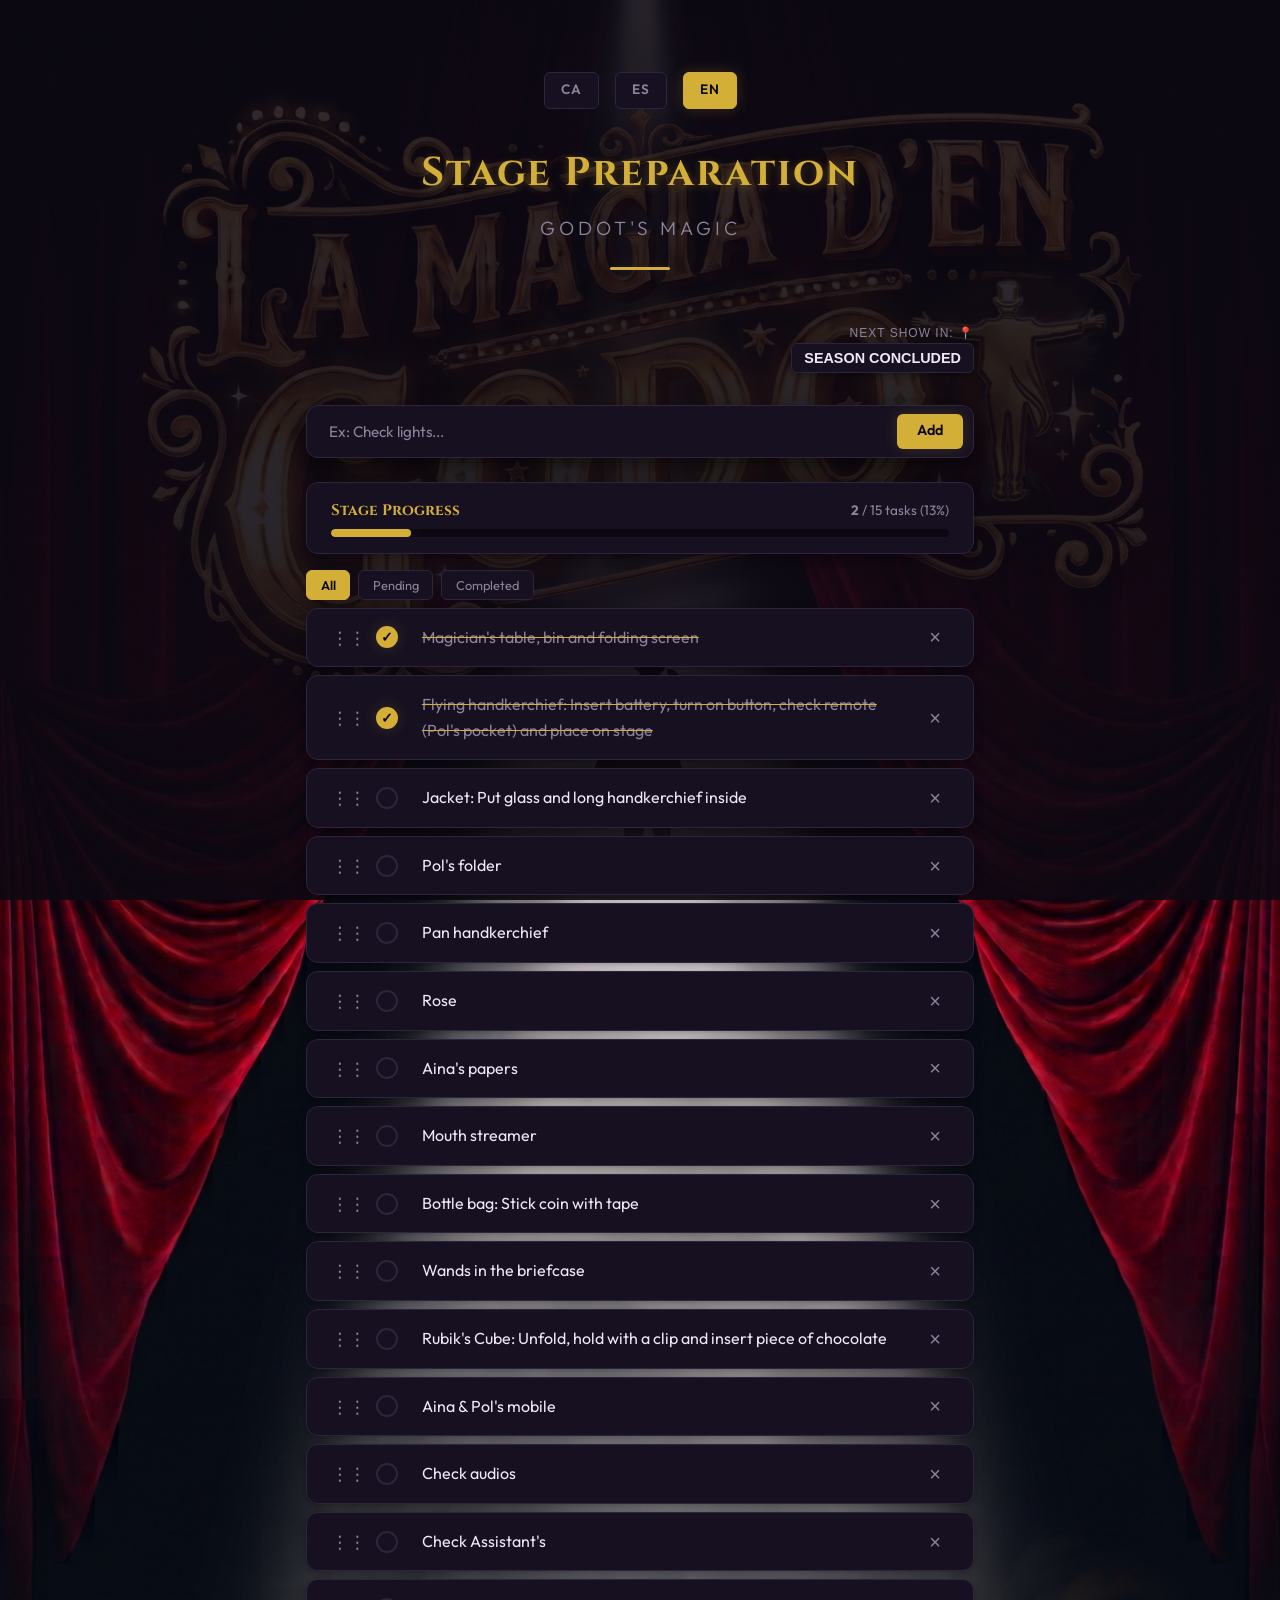
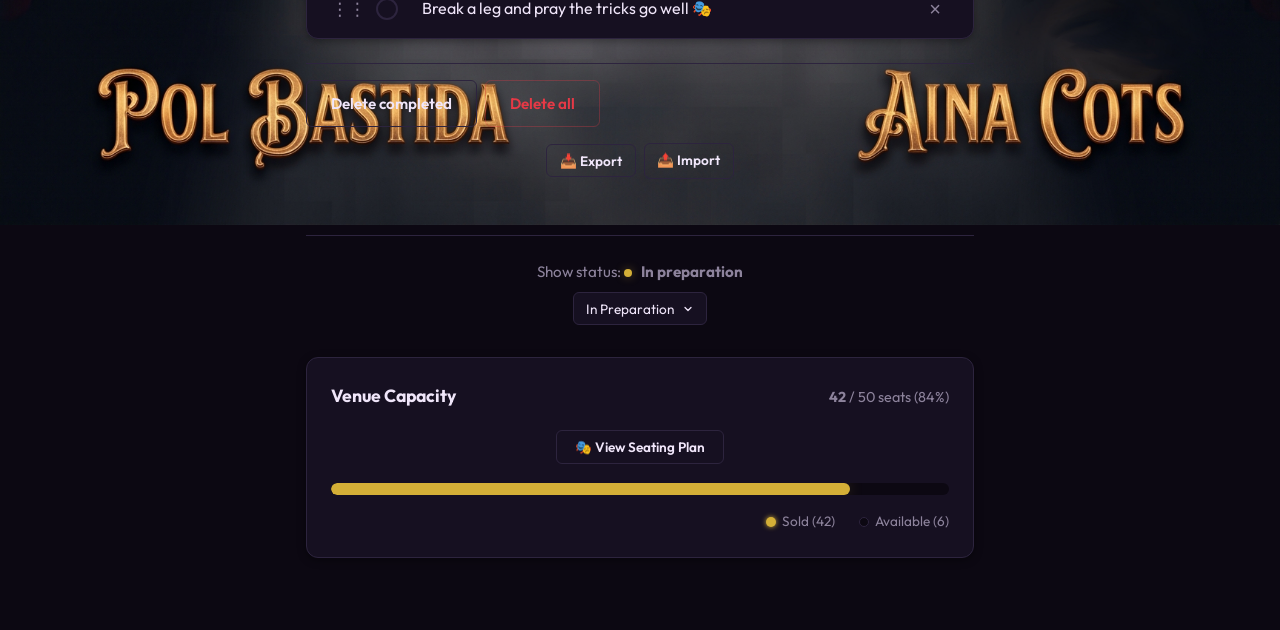
==== commit f0c53a79: "Eliminado botón de cambiar estado de espectáculo (era inservible). Añadidos los botones de exportar " ====
--- a/index-en.html
+++ b/index-en.html
@@ -34,7 +34,7 @@
         <div class="header__curtain-deco"></div>
       </header>
 
-      <!-- Contador interactivo con disparador a detalles del show -->
+      <!-- Contador interactivo -->
       <aside class="show-countdown" aria-label="Time remaining until the show">
         <button
           type="button"
@@ -74,7 +74,6 @@
         </section>
 
         <section class="task-list-section" aria-labelledby="task-list-heading">
-          <!-- Progreso de preparación -->
           <div class="task-progress-card">
             <div class="task-progress-card__header">
               <h2 id="task-list-heading" class="task-progress-card__title">Stage Progress</h2>
@@ -85,7 +84,6 @@
             </div>
           </div>
 
-          <!-- Filtros de tareas -->
           <div class="task-filters" role="group" aria-label="Task filters">
             <button type="button" class="btn-filter btn-filter--active" data-filter="all">All</button>
             <button type="button" class="btn-filter" data-filter="pending">Pending</button>
@@ -97,16 +95,28 @@
 
         <section class="task-actions" aria-labelledby="actions-heading">
           <h2 id="actions-heading" class="sr-only">Maintenance actions</h2>
-          <button
-            type="button"
-            id="btn-clear-completed"
-            class="btn btn--secondary"
-          >
-            Delete completed tasks
-          </button>
-          <button type="button" id="btn-clear-all" class="btn btn--danger">
-            Delete all tasks
-          </button>
+          <div class="task-actions__group">
+            <button
+              type="button"
+              id="btn-clear-completed"
+              class="btn btn--secondary"
+            >
+              Delete completed
+            </button>
+            <button type="button" id="btn-clear-all" class="btn btn--danger">
+              Delete all
+            </button>
+          </div>
+
+          <div class="task-actions__group task-actions__group--io">
+            <button type="button" id="btn-export-json" class="btn btn--secondary btn--sm" title="Download JSON state backup">
+              📥 Export
+            </button>
+            <label for="input-import-json" class="btn btn--secondary btn--sm btn--file-label" title="Load JSON backup">
+              📤 Import
+            </label>
+            <input type="file" id="input-import-json" accept=".json" class="sr-only" />
+          </div>
         </section>
       </main>
 
@@ -130,9 +140,6 @@
                 <option value="cancelled">Cancelled</option>
                 <option value="ready">Ready!</option>
               </select>
-              <button type="submit" class="btn btn--secondary btn--sm">
-                Change
-              </button>
             </div>
           </form>
         </div>
@@ -251,12 +258,10 @@
             <h3 class="details-block__title">🗓️ Confirmed Dates</h3>
             <ul class="details-dates">
               <li>
-                <strong>September 27th:</strong> Starting at 18:00h (shows every
-                15 min)
+                <strong>September 27th:</strong> Starting at 18:00h (shows every 15 min)
               </li>
               <li>
-                <strong>October 18th:</strong> Starting at 18:00h (shows every
-                15 min)
+                <strong>October 18th:</strong> Starting at 18:00h (shows every 15 min)
               </li>
             </ul>
           </div>
--- a/style.css
+++ b/style.css
@@ -349,6 +349,12 @@
     font-size: 0.85rem;
 }
 
+.btn--file-label {
+    display: inline-block;
+    cursor: pointer;
+    text-align: center;
+}
+
 /* =========================================
    PROGRESO DE TAREAS & FILTROS
    ========================================= */
@@ -429,7 +435,7 @@
 }
 
 /* =========================================
-   LISTA DE TAREAS
+   LISTA DE TAREAS & DRAG AND DROP
    ========================================= */
 .task-list {
     list-style: none;
@@ -445,13 +451,37 @@
     padding: var(--space-sm) var(--space-md);
     display: flex;
     align-items: center;
-    transition: background 0.2s ease, transform 0.2s ease;
+    transition: background 0.2s ease, transform 0.2s ease, opacity 0.2s ease;
     box-shadow: var(--shadow-sm);
 }
 
 .task-item:hover {
     background: var(--bg-card-hover);
-    transform: translateX(4px);
+}
+
+.task-item.task-item--dragging {
+    opacity: 0.35;
+    background: var(--bg-body);
+    border: 1px dashed var(--color-accent);
+}
+
+.task-item.task-item--dragover {
+    border-top: 2px solid var(--color-accent);
+    transform: translateY(-2px);
+}
+
+.task-item__handle {
+    cursor: grab;
+    color: var(--text-muted);
+    font-size: 1.1rem;
+    margin-right: 0.6rem;
+    user-select: none;
+    line-height: 1;
+    transition: color 0.2s ease;
+}
+
+.task-item__handle:hover {
+    color: var(--color-accent);
 }
 
 .task-item__checkbox {
@@ -503,6 +533,18 @@
     text-decoration-color: var(--color-accent);
 }
 
+.task-item__edit-input {
+    flex: 1;
+    background: var(--bg-body);
+    border: 1px solid var(--color-accent);
+    color: var(--text-main);
+    font-family: var(--font-body);
+    font-size: 1rem;
+    padding: 0.25rem 0.5rem;
+    border-radius: var(--radius-sm);
+    outline: none;
+}
+
 .task-item__delete-btn {
     background: transparent;
     border: none;
@@ -521,15 +563,27 @@
 }
 
 /* =========================================
-   ACCIONES GLOBALES
+   ACCIONES GLOBALES (Limpieza & Export / Import)
    ========================================= */
 .task-actions {
     display: flex;
     justify-content: space-between;
     align-items: center;
+    flex-wrap: wrap;
     gap: var(--space-sm);
     padding-top: var(--space-sm);
     border-top: 1px solid var(--color-border);
+}
+
+.task-actions__group {
+    display: flex;
+    align-items: center;
+    gap: var(--space-xs);
+}
+
+.task-actions__group--io {
+    width: 100%;
+    justify-content: center;
 }
 
 /* =========================================
@@ -860,7 +914,6 @@
     z-index: 2;
 }
 
-/* Estilos de butacas (Parámetros personalizados) */
 .seat--free {
     background-color: #1c611c;
     color: #ffffff;
@@ -989,10 +1042,15 @@
     
     .task-actions {
         flex-direction: column;
+        align-items: stretch;
+    }
+
+    .task-actions__group {
+        justify-content: space-between;
     }
     
     .task-actions .btn {
-        width: 100%;
+        flex: 1;
     }
 }
 
